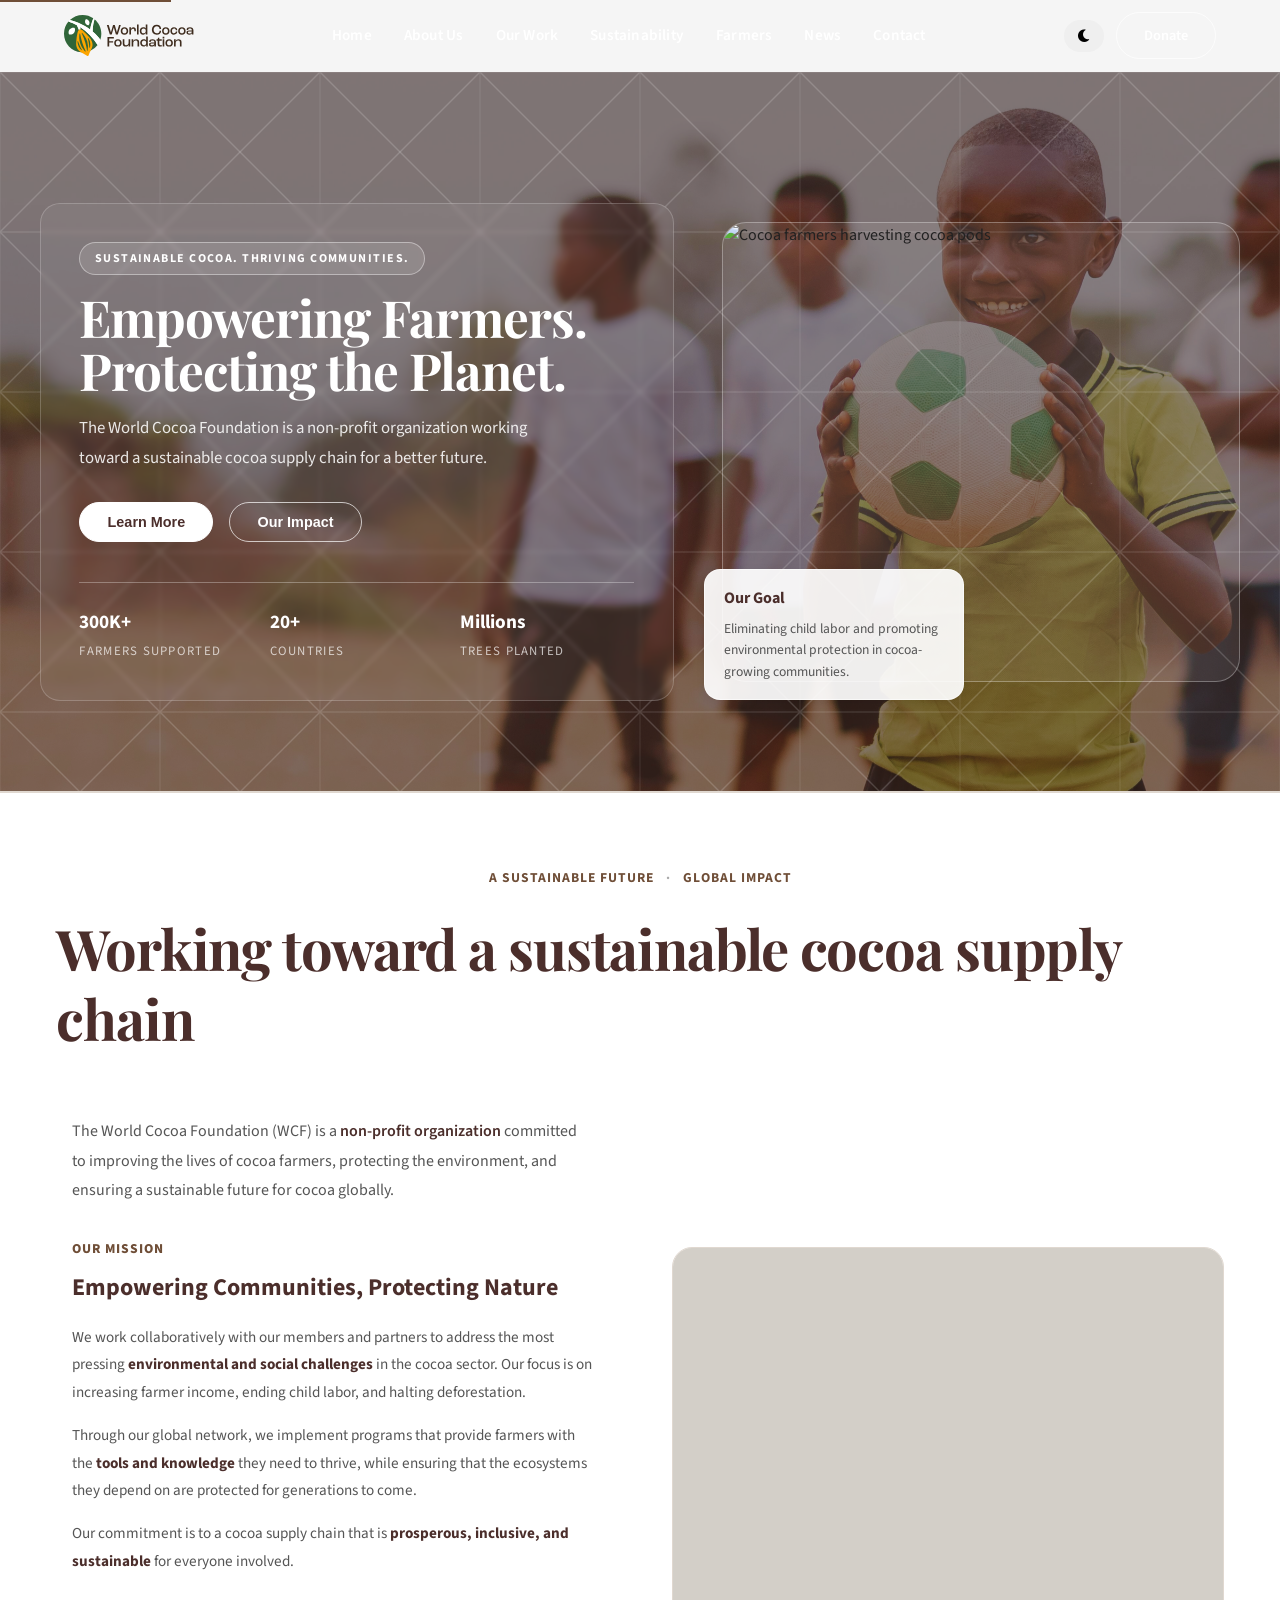
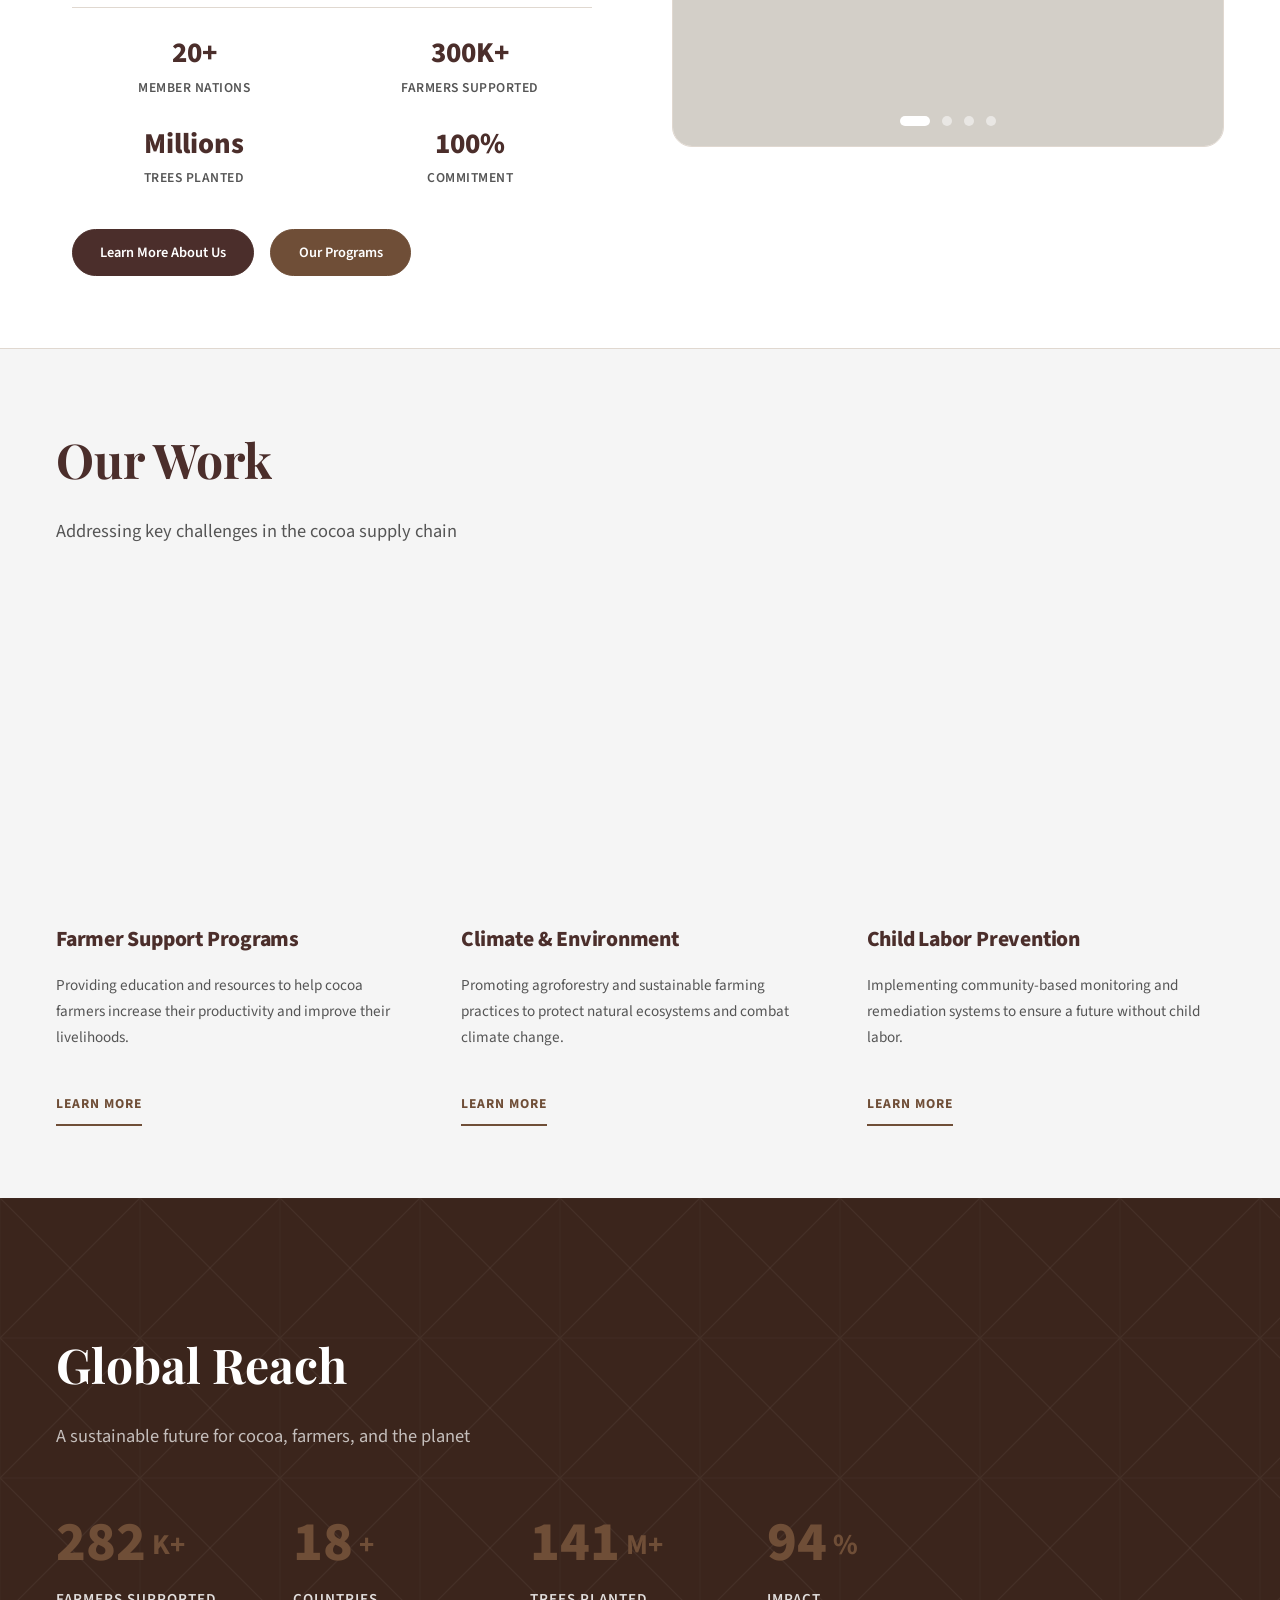
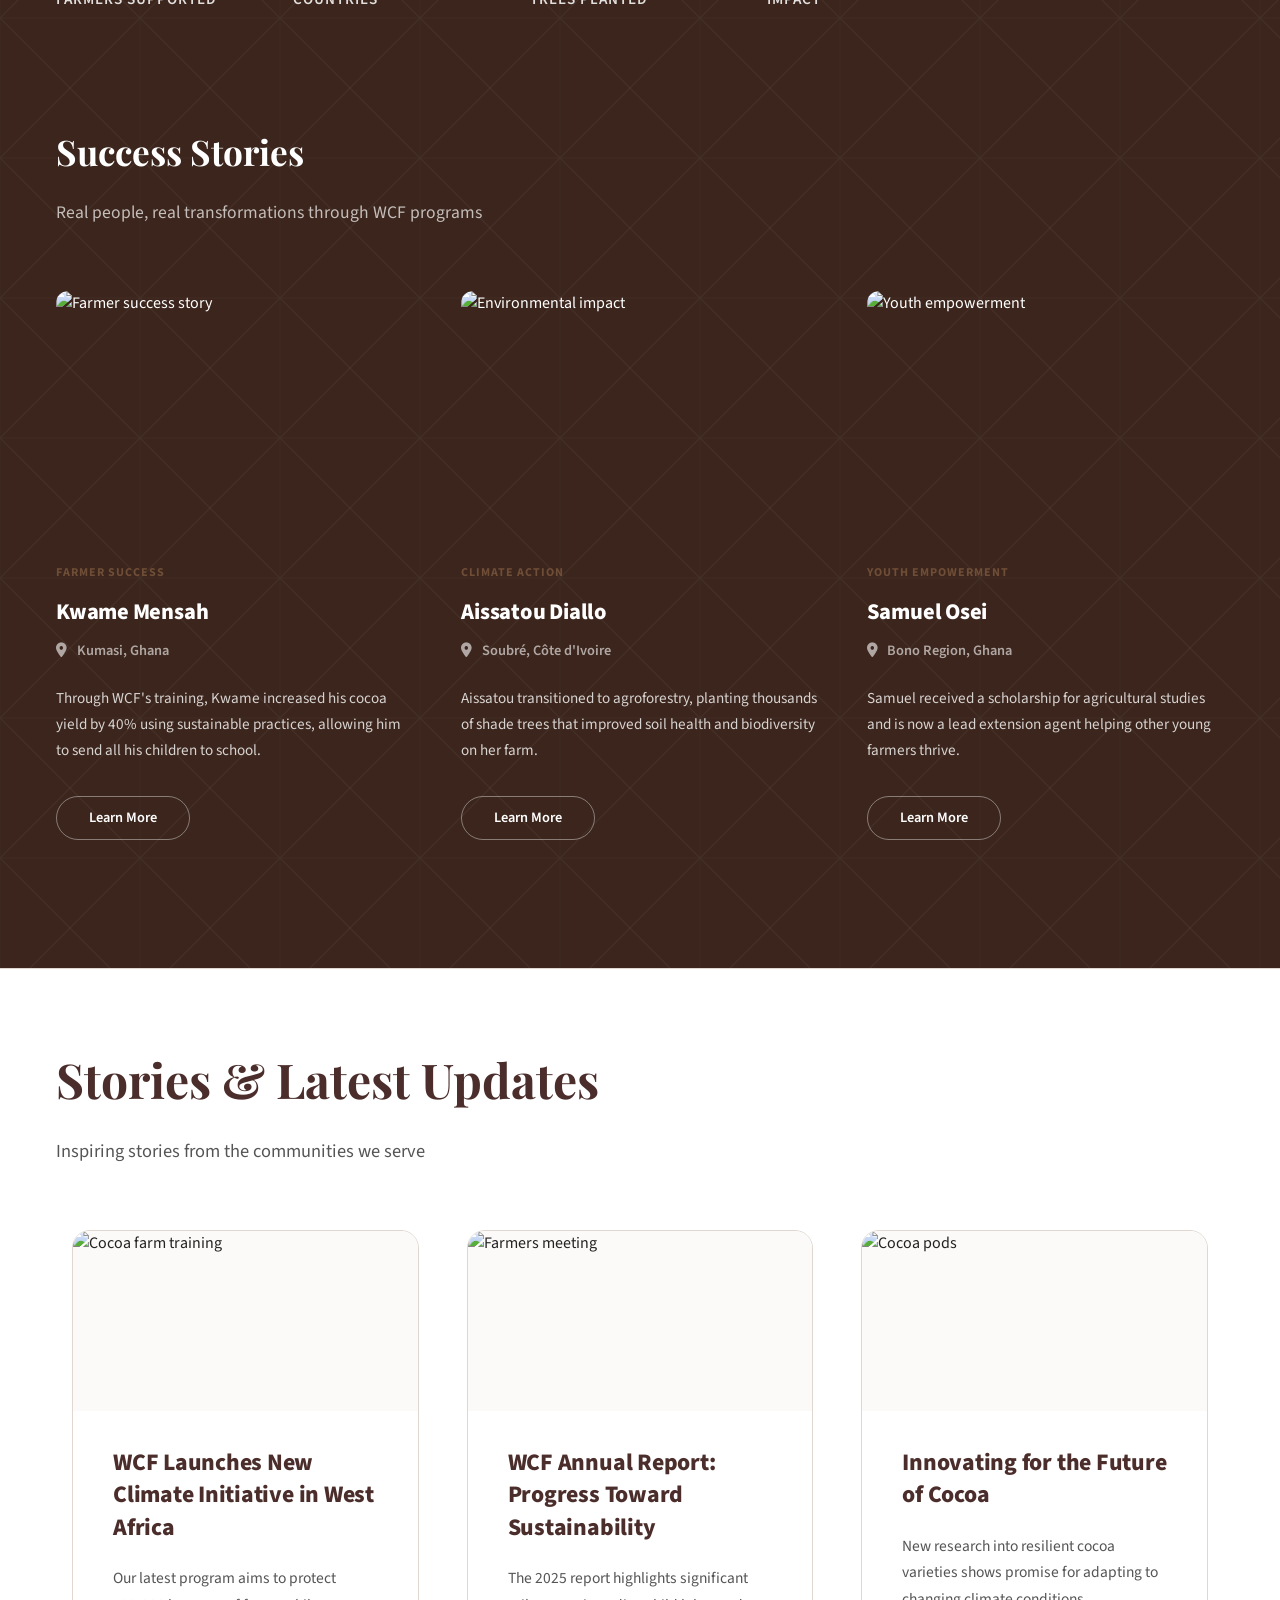
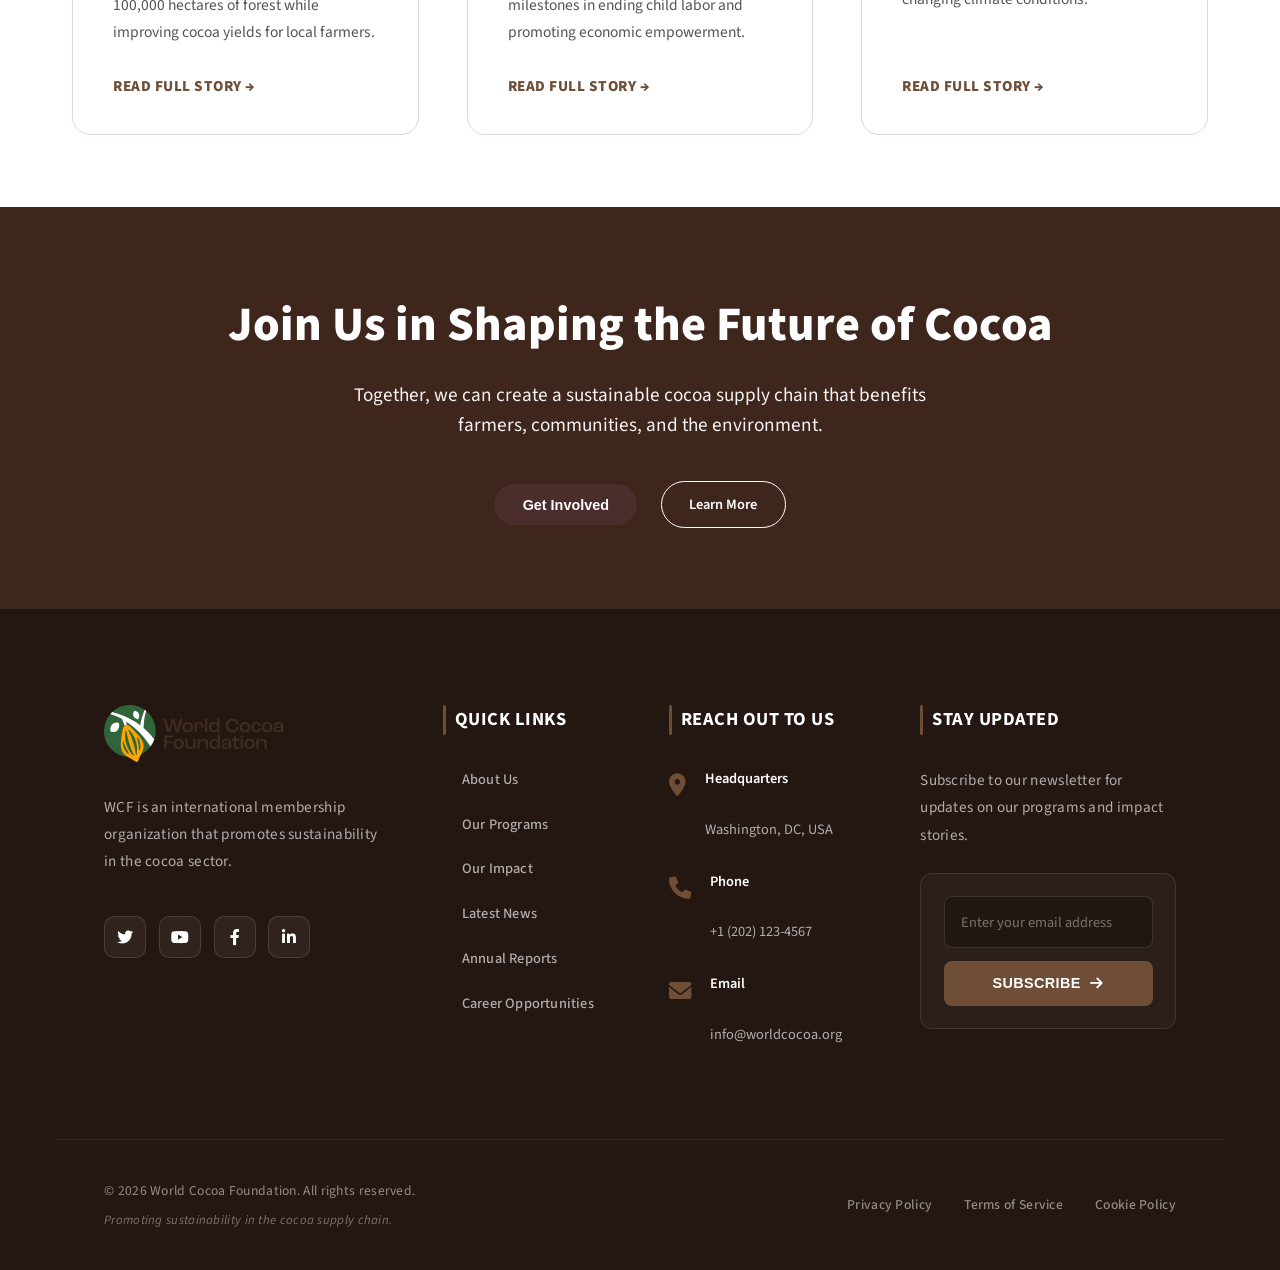
==== index.html @ 0b7400e2 "first commit" ====
<!DOCTYPE html>
<html lang="en">

<head>
    <meta charset="UTF-8">
    <meta name="viewport" content="width=device-width, initial-scale=1.0">
    <meta name="description"
        content="World Cocoa Foundation (WCF) - Working toward a sustainable cocoa supply chain, supporting farmers, and protecting the environment.">
    <title>World Cocoa Foundation | Sustainable Cocoa, Thriving Communities</title>
    <link rel="shortcut icon" href="img/world-cocoa.svg" type="image/x-icon">
    <link rel="stylesheet" href="https://cdnjs.cloudflare.com/ajax/libs/font-awesome/6.4.0/css/all.min.css">
    <link
        href="https://fonts.googleapis.com/css2?family=Playfair+Display:wght@400;600;700;800&family=Source+Sans+3:wght@300;400;500;600;700&display=swap"
        rel="stylesheet">
    <link rel="stylesheet" href="https://cdnjs.cloudflare.com/ajax/libs/font-awesome/6.0.0/css/all.min.css">
    <link href="https://unpkg.com/aos@2.3.1/dist/aos.css" rel="stylesheet">
    <link rel="stylesheet" href="css/main.css">
</head>

<body>
    <div id="nav-sentinel" aria-hidden="true"></div>
    <a href="#main-content" class="skip-link">Skip to main content</a>

    <!-- HEADER & NAVIGATION -->
    <header class="site-header">
        <div class="nav-inner">
            <a href="index.html" class="logo">
                <img src="img/world-cocoa.svg" alt="World Cocoa Foundation" class="logo-default">
                <img src="img/world-cocoa.svg" alt="World Cocoa Foundation" class="logo-scroll">
            </a>
            <nav class="primary-nav" id="primary-navigation" aria-label="Primary">
                <ul class="nav-list">
                    <li class="nav-item"><a href="index.html" class="nav-link active">Home</a></li>
                    <li class="nav-item">
                        <a href="about.html" class="nav-link">About Us</a>
                    </li>
                    <li class="nav-item">
                        <a href="work.html" class="nav-link">Our Work</a>
                    </li>
                    <li class="nav-item"><a href="sustainability.html" class="nav-link">Sustainability</a></li>
                    <li class="nav-item"><a href="farmers.html" class="nav-link">Farmers</a></li>
                    <li class="nav-item"><a href="news.html" class="nav-link">News</a></li>
                    <li class="nav-item"><a href="contact.html" class="nav-link">Contact</a></li>
                    <li class="nav-item nav-mobile-cta">
                        <a href="#" class="btn btn-primary nav-button">Donate</a>
                    </li>
                </ul>
            </nav>
            <div class="nav-right">
                <button id="theme-toggle" class="btn" aria-label="Toggle dark mode"
                    style="padding: 0.5rem; min-width: 40px;">
                    <i class="fas fa-moon"></i>
                </button>
                <a href="#" class="btn btn-primary nav-button">Donate</a>
                <button class="nav-toggle" type="button" aria-label="Open menu" aria-expanded="false"
                    aria-controls="primary-navigation">
                    <span></span>
                    <span></span>
                    <span></span>
                </button>
            </div>
        </div>
    </header>


    <main id="main-content">
        <!-- HERO SECTION -->
        <section class="hero" id="home">
            <div class="hero-bg" aria-hidden="true">
                <div class="hero-slide active" style="background-image: url('img/bg_3.png');"></div>
                <div class="hero-slide" style="background-image: url('img/bg_2.png');"></div>
                <div class="hero-slide" style="background-image: url('img/bg_1.png');"></div>
            </div>
            <div class="hero-inner">
                <div class="hero-copy">
                    <span class="hero-kicker">Sustainable Cocoa. Thriving Communities.</span>
                    <h1>Empowering Farmers. Protecting the Planet.</h1>
                    <p>The World Cocoa Foundation is a non-profit organization working toward a sustainable cocoa supply
                        chain for a better future.</p>
                    <div class="hero-actions">
                        <button class="btn btn-primary">Learn More</button>
                        <button class="btn btn-secondary">Our Impact</button>
                    </div>
                    <div class="hero-stats">
                        <div class="hero-stat">
                            <span>300K+</span>
                            <span>Farmers Supported</span>
                        </div>
                        <div class="hero-stat">
                            <span>20+</span>
                            <span>Countries</span>
                        </div>
                        <div class="hero-stat">
                            <span>Millions</span>
                            <span>Trees Planted</span>
                        </div>
                    </div>
                </div>
                <div class="hero-media">
                    <div class="hero-image">
                        <img src="https://images.unsplash.com/photo-1596450514735-3ba868b49e0c?q=80&w=1200"
                            alt="Cocoa farmers harvesting cocoa pods">
                    </div>
                    <div class="hero-note">
                        <h3>Our Goal</h3>
                        <p>Eliminating child labor and promoting environmental protection in cocoa-growing communities.
                        </p>
                    </div>
                </div>
            </div>
        </section>

        <!-- ABOUT SECTION -->
        <section class="about" id="about">
            <div class="container-wide">
                <!-- Centered Title Section -->
                <div class="about-title-section">
                    <div class="about-meta">
                        <span>A Sustainable Future</span>
                        <span class="separator">·</span>
                        <span>Global Impact</span>
                    </div>
                    <h2 class="about-tagline-centered">Working toward a sustainable cocoa supply chain</h2>
                </div>

                <div class="about-container">
                    <!-- Left Content -->
                    <div class="about-left">
                        <p class="about-description">
                            The World Cocoa Foundation (WCF) is a <strong>non-profit organization</strong> committed to
                            improving the lives of cocoa farmers, protecting the environment, and ensuring a sustainable
                            future for cocoa globally.
                        </p>

                        <div class="about-story">
                            <div class="story-intro">Our Mission</div>
                            <h3>Empowering Communities, Protecting Nature</h3>
                            <p>
                                We work collaboratively with our members and partners to address the most pressing
                                <strong>environmental and social challenges</strong> in the cocoa sector. Our focus is
                                on
                                increasing farmer income, ending child labor, and halting deforestation.
                            </p>
                            <p>
                                Through our global network, we implement programs that provide farmers with the
                                <strong>tools and knowledge</strong> they need to thrive, while ensuring that the
                                ecosystems they depend on are protected for generations to come.
                            </p>
                            <p>
                                Our commitment is to a cocoa supply chain that is <strong>prosperous, inclusive, and
                                    sustainable</strong> for everyone involved.
                            </p>
                        </div>

                        <!-- Stats Integration -->
                        <div class="about-stats-inline">
                            <div class="about-stat-item">
                                <div class="about-stat-number">20+</div>
                                <div class="about-stat-label">Member Nations</div>
                            </div>
                            <div class="about-stat-item">
                                <div class="about-stat-number">300K+</div>
                                <div class="about-stat-label">Farmers Supported</div>
                            </div>
                            <div class="about-stat-item">
                                <div class="about-stat-number">Millions</div>
                                <div class="about-stat-label">Trees Planted</div>
                            </div>
                            <div class="about-stat-item">
                                <div class="about-stat-number">100%</div>
                                <div class="about-stat-label">Commitment</div>
                            </div>
                        </div>

                        <div class="about-cta">
                            <a href="#" class="btn btn-primary">Learn More About Us</a>
                            <a href="#" class="btn btn-dark">Our Programs</a>
                        </div>
                    </div>

                    <!-- Right Visual - Image Carousel -->
                    <div class="about-right">
                        <div class="about-visual">
                            <div class="image-carousel">
                                <!-- Carousel Slides -->
                                <div class="carousel-slide active"
                                    style="background-image: url(https://images.unsplash.com/photo-1596450514735-3ba868b49e0c?q=80&w=1200);">
                                </div>
                                <div class="carousel-slide"
                                    style="background-image: url(https://images.unsplash.com/photo-1511381939415-e4401546383d?q=80&w=1200);">
                                </div>
                                <div class="carousel-slide"
                                    style="background-image: url(https://images.unsplash.com/photo-1542838132-92c53300491e?q=80&w=1200);">
                                </div>
                                <div class="carousel-slide"
                                    style="background-image: url(https://images.unsplash.com/photo-1606787366850-de6330128bfc?q=80&w=1200);">
                                </div>
                            </div>

                            <!-- Carousel Indicators -->
                            <div class="carousel-indicators">
                                <button class="carousel-dot active" data-slide="0" aria-label="Slide 1"></button>
                                <button class="carousel-dot" data-slide="1" aria-label="Slide 2"></button>
                                <button class="carousel-dot" data-slide="2" aria-label="Slide 3"></button>
                                <button class="carousel-dot" data-slide="3" aria-label="Slide 4"></button>
                            </div>
                        </div>
                    </div>
                </div>
            </div>
        </section>

        <!-- PROGRAMS SECTION -->
        <section class="programs" id="programs">
            <div class="container-wide">
                <h2 class="section-title" data-aos="fade-right">Our Work</h2>
                <p class="section-subtitle" data-aos="fade-right" data-aos-delay="100">Addressing key challenges in the
                    cocoa supply chain</p>
                <div class="programs-grid">
                    <article class="program-card">
                        <div class="program-artwork"
                            style="background-image: url('https://images.unsplash.com/photo-1596450514735-3ba868b49e0c?q=80&w=600');">
                        </div>
                        <div class="program-content">
                            <h3>Farmer Support Programs</h3>
                            <p>Providing education and resources to help cocoa farmers increase their productivity and
                                improve their livelihoods.</p>
                            <a href="#" class="btn btn-dark">Learn More</a>
                        </div>
                    </article>

                    <article class="program-card">
                        <div class="program-artwork"
                            style="background-image: url('https://images.unsplash.com/photo-1542601906990-b4d3fb773b09?q=80&w=600');">
                        </div>
                        <div class="program-content">
                            <h3>Climate & Environment</h3>
                            <p>Promoting agroforestry and sustainable farming practices to protect natural ecosystems
                                and combat climate change.</p>
                            <a href="#" class="btn btn-dark">Learn More</a>
                        </div>
                    </article>

                    <article class="program-card">
                        <div class="program-artwork"
                            style="background-image: url('https://images.unsplash.com/photo-1488521787991-ed7bbaae773c?q=80&w=600');">
                        </div>
                        <div class="program-content">
                            <h3>Child Labor Prevention</h3>
                            <p>Implementing community-based monitoring and remediation systems to ensure a future
                                without child labor.</p>
                            <a href="#" class="btn btn-dark">Learn More</a>
                        </div>
                    </article>
                </div>
            </div>
        </section>

        <!-- IMPACT SECTION -->
        <section class="impact" id="impact">
            <div class="container-wide">
                <div class="impact-container">
                    <!-- Impact Statistics -->
                    <h2 class="section-title">Global Reach</h2>
                    <p class="section-subtitle">A sustainable future for cocoa, farmers, and the planet</p>
                    <div class="impact-stats">
                        <div class="stat-box" data-aos="fade-up" data-aos-delay="100">
                            <div class="stat-number counter" data-target="300">0</div>
                            <span class="stat-suffix">K+</span>
                            <div class="stat-label">Farmers Supported</div>
                        </div>
                        <div class="stat-box" data-aos="fade-up" data-aos-delay="200">
                            <div class="stat-number counter" data-target="20">0</div>
                            <span class="stat-suffix">+</span>
                            <div class="stat-label">Countries</div>
                        </div>
                        <div class="stat-box" data-aos="fade-up" data-aos-delay="300">
                            <div class="stat-number counter" data-target="150">0</div>
                            <span class="stat-suffix">M+</span>
                            <div class="stat-label">Trees Planted</div>
                        </div>
                        <div class="stat-box" data-aos="fade-up" data-aos-delay="400">
                            <div class="stat-number counter" data-target="100">0</div>
                            <span class="stat-suffix">%</span>
                            <div class="stat-label">Impact</div>
                        </div>
                    </div>

                    <!-- Success Stories -->
                    <h2 class="impact-stories-title" data-aos="fade-right">Success Stories</h2>
                    <p class="impact-stories-subtitle" data-aos="fade-right" data-aos-delay="100">Real people, real
                        transformations through WCF programs</p>

                    <div class="success-stories-grid">
                        <article class="success-story-card" data-aos="fade-up" data-aos-delay="100">
                            <div class="success-story-image">
                                <img src="https://images.unsplash.com/photo-1591035897819-f4bfe01d842a?q=80&w=800"
                                    alt="Farmer success story">
                            </div>
                            <div class="success-story-content">
                                <span class="success-story-program">Farmer Success</span>
                                <h3 class="success-story-name">Kwame Mensah</h3>
                                <p class="success-story-location"><i class="fas fa-map-marker-alt"></i> Kumasi, Ghana
                                </p>
                                <p class="success-story-text">Through WCF's training, Kwame increased his cocoa yield by
                                    40% using sustainable practices, allowing him to send all his children to school.
                                </p>
                                <a href="#" class="btn btn-primary">Learn More</a>
                            </div>
                        </article>

                        <article class="success-story-card" data-aos="fade-up" data-aos-delay="200">
                            <div class="success-story-image">
                                <img src="https://images.unsplash.com/photo-1542601906990-b4d3fb773b09?q=80&w=800"
                                    alt="Environmental impact">
                            </div>
                            <div class="success-story-content">
                                <span class="success-story-program">Climate Action</span>
                                <h3 class="success-story-name">Aissatou Diallo</h3>
                                <p class="success-story-location"><i class="fas fa-map-marker-alt"></i> Soubré, Côte
                                    d'Ivoire
                                </p>
                                <p class="success-story-text">Aissatou transitioned to agroforestry, planting thousands
                                    of shade trees that improved soil health and biodiversity on her farm.</p>
                                <a href="#" class="btn btn-primary">Learn More</a>
                            </div>
                        </article>

                        <article class="success-story-card" data-aos="fade-up" data-aos-delay="300">
                            <div class="success-story-image">
                                <img src="https://images.unsplash.com/photo-1621460248083-05ec8ca0be09?q=80&w=800"
                                    alt="Youth empowerment">
                            </div>
                            <div class="success-story-content">
                                <span class="success-story-program">Youth Empowerment</span>
                                <h3 class="success-story-name">Samuel Osei</h3>
                                <p class="success-story-location"><i class="fas fa-map-marker-alt"></i> Bono Region,
                                    Ghana</p>
                                <p class="success-story-text">Samuel received a scholarship for agricultural studies and
                                    is now a lead extension agent helping other young farmers thrive.</p>
                                <a href="#" class="btn btn-primary">Learn More</a>
                            </div>
                        </article>
                    </div>
                </div>
            </div>
        </section>

        <!-- STORIES & NEWS SECTION -->
        <section class="stories" id="stories">
            <div class="container-wide">
                <h2 class="section-title">Stories & Latest Updates</h2>
                <p class="section-subtitle">Inspiring stories from the communities we serve</p>
                <div class="stories-grid">
                    <article class="story-card">
                        <div class="story-image">
                            <img src="https://images.unsplash.com/photo-1596450514735-3ba868b49e0c?q=80&w=800"
                                alt="Cocoa farm training">
                        </div>
                        <div class="story-content">
                            <h3>WCF Launches New Climate Initiative in West Africa</h3>
                            <p>Our latest program aims to protect 100,000 hectares of forest while improving cocoa
                                yields for local farmers.</p>
                            <a href="#">Read Full Story →</a>
                        </div>
                    </article>

                    <article class="story-card">
                        <div class="story-image">
                            <img src="https://images.unsplash.com/photo-1511381939415-e4401546383d?q=80&w=800"
                                alt="Farmers meeting">
                        </div>
                        <div class="story-content">
                            <h3>WCF Annual Report: Progress Toward Sustainability</h3>
                            <p>The 2025 report highlights significant milestones in ending child labor and promoting
                                economic empowerment.</p>
                            <a href="#">Read Full Story →</a>
                        </div>
                    </article>

                    <article class="story-card">
                        <div class="story-image">
                            <img src="https://images.unsplash.com/photo-1542838132-92c53300491e?q=80&w=800"
                                alt="Cocoa pods">
                        </div>
                        <div class="story-content">
                            <h3>Innovating for the Future of Cocoa</h3>
                            <p>New research into resilient cocoa varieties shows promise for adapting to changing
                                climate conditions.</p>
                            <a href="#">Read Full Story →</a>
                        </div>
                    </article>
                </div>
            </div>
        </section>

        <!-- CTA BANNER SECTION -->
        <section class="cta-banner">
            <div class="container-wide">
                <h2>Join Us in Shaping the Future of Cocoa</h2>
                <p>Together, we can create a sustainable cocoa supply chain that benefits farmers, communities, and the
                    environment.</p>
                <div class="cta-buttons">
                    <button class="btn btn-primary" id="ctaDonateBtn">Get Involved</button>
                    <a href="#" class="btn btn-secondary">Learn More</a>
                </div>
            </div>
        </section>

        <!-- DONATION MODAL -->
        
    </main>

    <!-- FOOTER -->
    <footer id="contact">
        <div class="container-wide">
            <div class="footer-content">
                <!-- Company Info -->
                <div class="footer-section">
                    <img src="img/world-cocoa.svg" alt="World Cocoa Foundation" class="footer-logo">
                    <p>WCF is an international membership organization that promotes sustainability in the cocoa sector.
                    </p>
                    <div class="social-links">
                        <a href="#" title="Twitter" aria-label="Follow us on Twitter"><i class="fab fa-twitter"></i></a>
                        <a href="#" title="YouTube" aria-label="Follow us on YouTube"><i class="fab fa-youtube"></i></a>
                        <a href="#" title="Facebook" aria-label="Follow us on Facebook"><i
                                class="fab fa-facebook-f"></i></a>
                        <a href="#" title="LinkedIn" aria-label="Follow us on LinkedIn"><i
                                class="fab fa-linkedin-in"></i></a>
                    </div>
                </div>

                <!-- Quick Links -->
                <div class="footer-section">
                    <h3>Quick Links</h3>
                    <ul>
                        <li><a href="about.html">About Us</a></li>
                        <li><a href="work.html">Our Programs</a></li>
                        <li><a href="#impact">Our Impact</a></li>
                        <li><a href="news.html">Latest News</a></li>
                        <li><a href="#">Annual Reports</a></li>
                        <li><a href="#">Career Opportunities</a></li>
                    </ul>
                </div>

                <!-- Contact Info -->
                <div class="footer-section">
                    <h3>Reach Out To Us</h3>
                    <div class="contact-info">
                        <div class="contact-icon"><i class="fas fa-map-marker-alt"></i></div>
                        <div>
                            <strong>Headquarters</strong><br>
                            Washington, DC, USA
                        </div>
                    </div>
                    <div class="contact-info">
                        <div class="contact-icon"><i class="fas fa-phone"></i></div>
                        <div>
                            <strong>Phone</strong><br>
                            +1 (202) 123-4567
                        </div>
                    </div>
                    <div class="contact-info">
                        <div class="contact-icon"><i class="fas fa-envelope"></i></div>
                        <div>
                            <strong>Email</strong><br>
                            info@worldcocoa.org
                        </div>
                    </div>
                </div>

                <!-- Newsletter -->
                <div class="footer-section">
                    <h3>Stay Updated</h3>
                    <p>Subscribe to our newsletter for updates on our programs and impact stories.</p>
                    <form class="newsletter-form" onsubmit="handleNewsletterSubmit(event)">
                        <input type="email" placeholder="Enter your email address" required
                            aria-label="Email address for newsletter">
                        <button type="submit">Subscribe <span><i class="fas fa-arrow-right"></i></span></button>
                    </form>
                </div>
            </div>

            <div class="footer-bottom">
                <div class="footer-bottom-left">
                    <p>&copy; 2026 World Cocoa Foundation. All rights reserved.</p>
                    <p class="footer-credit">Promoting sustainability in the cocoa supply chain.</p>
                </div>
                <div class="footer-bottom-links">
                    <a href="#">Privacy Policy</a>
                    <a href="#">Terms of Service</a>
                    <a href="#">Cookie Policy</a>
                </div>
            </div>
        </div>
    </footer>

        <!-- Donation Modal -->
    <div class="donation-modal" id="donationModal">
        <div class="modal-content">
            <button class="modal-close" id="modalClose">&times;</button>
            <div class="modal-header">
                <h2>Support Our mission</h2>
                <p>Your contribution helps us build a sustainable cocoa future for farmers and the planet.</p>
            </div>
            <form class="donation-form" id="donationForm">
                <div class="form-group">
                    <label for="fullName">Full Name</label>
                    <input type="text" id="fullName" name="fullName" placeholder="Enter your full name" required>
                </div>
                <div class="form-group">
                    <label for="phone">Phone Number</label>
                    <input type="tel" id="phone" name="phone" placeholder="+1 (xxx) xxx-xxxx" required>
                </div>
                <div class="form-group">
                    <label for="email">Email Address</label>
                    <input type="email" id="email" name="email" placeholder="your@email.com" required>
                </div>
                <div class="form-group">
                    <label for="amount">Donation Amount (USD)</label>
                    <select id="amount" name="amount" required>
                        <option value="">Select amount</option>
                        <option value="25">$25</option>
                        <option value="50">$50</option>
                        <option value="100">$100</option>
                        <option value="250">$250</option>
                        <option value="500">$500</option>
                        <option value="custom">Custom Amount</option>
                    </select>
                </div>
                <div class="form-group" id="customAmountGroup" style="display: none;">
                    <label for="customAmount">Enter Custom Amount (USD)</label>
                    <input type="number" id="customAmount" name="customAmount" placeholder="Enter amount" min="5">
                </div>
                <button type="submit" class="btn btn-primary">Donate Now</button>
            </form>
        </div>
    </div>


    <script src="js/main.js"></script>
    <script src="https://unpkg.com/aos@2.3.1/dist/aos.js"></script>
    <script>
        AOS.init({
            duration: 800,
            once: true,
            offset: 100,
            easing: 'ease-out-cubic'
        });
    </script>
</body>

</html>
---- css/main.css ----
* {
            margin: 0;
            padding: 0;
            box-sizing: border-box;
        }

        :root {
            --primary: #4B2E2B;
            --secondary: #6F4E37;
            --accent: #D4A017;
            --bg-light: #F5F5F5;
            --bg-dark: #121212;
            --green: #2E7D32;
            --white: #ffffff;
            --black: #000000;

            /* Theme mapped variables */
            --bg-color: var(--bg-light);
            --text-dominant: #222222;
            --text-muted: #555555;
            --card-bg: #ffffff;
            --border-color: #e0d8d0;
            --nav-bg: rgba(255, 255, 255, 0.72);
            --nav-text: var(--text-dominant);

            --primary-dark: var(--primary);
            --primary-orange: var(--secondary);
            --primary-soft: #a68b7c;
            --cream: var(--bg-color);
            --panel: #fcfaf8;
            --light-grey: #f0ebe4;
            --text-dark: var(--text-dominant);
            --text-light: var(--text-muted);
            --border-light: var(--border-color);
            --shadow-soft: 0 6px 18px rgba(0, 0, 0, 0.08);
            --shadow-min: 0 2px 8px rgba(0, 0, 0, 0.08);
            --font-display: 'Playfair Display', serif;
            --font-body: 'Source Sans 3', sans-serif;
            --nav-height: 72px;
            --nav-bg-transparent: rgba(255, 255, 255, 0);
            --nav-bg-frost: var(--nav-bg);
            --nav-border: var(--border-color);
            --nav-text-light: #ffffff;
            --nav-text-dark: var(--text-dominant);
            --nav-hover-light: var(--accent);
            --nav-hover-dark: var(--accent);
        }

        [data-theme="dark"] {
            --bg-color: var(--bg-dark);
            --text-dominant: #eeeeee;
            --text-muted: #bbbbbb;
            --card-bg: #1e1e1e;
            --border-color: #333333;
            --nav-bg: rgba(18, 18, 18, 0.85);
            --panel: #1a1a1a;
            --light-grey: #2a2a2a;
            --shadow-soft: 0 10px 30px rgba(0, 0, 0, 0.5);
            --shadow-min: 0 4px 12px rgba(0, 0, 0, 0.5);
            --nav-text-light: #eeeeee;
        }

        body {
            transition: background-color 0.3s ease, color 0.3s ease;
        }

        html {
            scroll-behavior: smooth;
        }

        body {
            font-family: var(--font-body);
            line-height: 1.6;
            color: var(--text-dominant);
            background-color: var(--bg-color);
        }

        img {
            max-width: 100%;
            display: block;
        }

        /* ==================== NAVIGATION ==================== */
        #nav-sentinel {
            position: absolute;
            top: 0;
            left: 0;
            width: 100%;
            height: 1px;
            pointer-events: none;
        }

        .site-header {
            position: sticky;
            top: 0;
            z-index: 100;
            background: var(--nav-bg-transparent);
            border-bottom: 0.5px solid transparent;
            transition: background 300ms ease, border-color 300ms ease;
            color: var(--nav-text-light);
        }

        .site-header.is-scrolled {
            background: var(--nav-bg-frost);
            backdrop-filter: blur(14px);
            -webkit-backdrop-filter: blur(14px);
            border-bottom-color: var(--nav-border);
            color: var(--nav-text-dark);
        }

        .site-header {
            --nav-text: var(--nav-text-light);
            --nav-hover: var(--nav-hover-light);
            --nav-cta-bg: transparent;
            --nav-cta-text: #ffffff;
            --nav-cta-border: rgba(255, 255, 255, 0.7);
        }

        .site-header.is-scrolled {
            --nav-text: var(--nav-text-dark);
            --nav-hover: var(--nav-hover-dark);
            --nav-cta-bg: var(--primary-dark);
            --nav-cta-text: #ffffff;
            --nav-cta-border: var(--primary-dark);
        }

        .nav-inner {
            max-width: 1200px;
            margin: 0 auto;
            display: grid;
            grid-template-columns: auto 1fr auto;
            align-items: center;
            gap: 1.5rem;
            padding: 0.75rem 1.5rem;
            position: relative;
        }

        .logo {
            max-width: 130px;
            display: inline-flex;
            align-items: center;
        }

        .logo img {
            width: 100%;
            height: auto;
            display: block;
        }

        .logo img.logo-default {
            display: block;
        }

        .logo img.logo-scroll {
            display: none;
        }

        .site-header.is-scrolled .logo img.logo-default {
            display: none;
        }

        .site-header.is-scrolled .logo img.logo-scroll {
            display: block;
        }

        .primary-nav {
            justify-self: center;
        }

        .nav-list {
            list-style: none;
            display: flex;
            align-items: center;
            gap: 2rem;
            margin: 0;
            padding: 0;
        }

        .nav-link {
            font: inherit;
            color: var(--nav-text);
            text-decoration: none;
            font-size: 0.95rem;
            font-weight: 600;
            letter-spacing: 0.2px;
            background: none;
            border: none;
            padding: 0.4rem 0;
            cursor: pointer;
            transition: color 300ms ease;
        }

        .nav-link:hover,
        .nav-link:focus-visible {
            color: var(--nav-hover);
        }

        .nav-trigger::after {
            content: '';
            display: inline-block;
            width: 7px;
            height: 7px;
            border-right: 1.5px solid currentColor;
            border-bottom: 1.5px solid currentColor;
            transform: rotate(45deg);
            margin-left: 0.5rem;
            margin-bottom: 0.2rem;
            transition: transform 300ms cubic-bezier(0.4, 0, 0.2, 1);
            opacity: 0.8;
        }

        .nav-trigger[aria-expanded="true"]::after {
            transform: rotate(-135deg);
            margin-bottom: -0.05rem;
        }

        .nav-right {
            justify-self: end;
            display: flex;
            align-items: center;
            gap: 0.75rem;
        }

        .nav-toggle {
            display: none;
            background: none;
            border: none;
            padding: 0;
            width: 36px;
            height: 36px;
            align-items: center;
            justify-content: center;
            cursor: pointer;
        }

        .nav-toggle span {
            display: block;
            width: 22px;
            height: 2px;
            background: var(--nav-text);
            margin: 4px 0;
            transition: transform 200ms ease, opacity 200ms ease;
        }

        .site-header.nav-open .nav-toggle span:nth-child(1) {
            transform: translateY(6px) rotate(45deg);
        }

        .site-header.nav-open .nav-toggle span:nth-child(2) {
            opacity: 0;
        }

        .site-header.nav-open .nav-toggle span:nth-child(3) {
            transform: translateY(-6px) rotate(-45deg);
        }

        .nav-sublist {
            display: none;
            flex-direction: column;
            gap: 0.5rem;
            padding-left: 1rem;
            border-left: 1px solid rgba(255, 255, 255, 0.25);
            margin-top: 0.5rem;
            list-style: none;
            margin-bottom: 0;
        }

        .nav-sublist a {
            color: var(--nav-text);
            text-decoration: none;
            font-size: 0.9rem;
        }

        .nav-item.is-open .nav-sublist {
            display: flex;
        }

        .nav-mobile-cta {
            display: none;
        }

        @media (max-width: 767px) {
            .nav-inner {
                grid-template-columns: auto auto;
            }

            .primary-nav {
                position: fixed;
                top: 0;
                right: 0;
                bottom: 0;
                width: 85%;
                max-width: 380px;
                background: var(--primary-dark);
                z-index: 1000;
                padding: 7rem 2.5rem 3rem;
                display: flex;
                flex-direction: column;
                transform: translateX(101%);
                transition: transform 0.4s cubic-bezier(0.16, 1, 0.3, 1);
                box-shadow: -15px 0 45px rgba(0, 0, 0, 0.4);
            }

            /* Backdrop for mobile menu */
            .nav-backdrop {
                position: fixed;
                inset: 0;
                background: rgba(0, 0, 0, 0.4);
                backdrop-filter: blur(4px);
                z-index: 999;
                opacity: 0;
                pointer-events: none;
                transition: opacity 0.4s ease;
            }

            .site-header.nav-open .nav-backdrop {
                opacity: 1;
                pointer-events: auto;
            }

            .site-header.nav-open .primary-nav {
                transform: translateX(0);
            }

            .nav-list {
                flex-direction: column;
                align-items: flex-start;
                gap: 0;
                width: 100%;
            }

            .nav-item {
                width: 100%;
                border-bottom: 1px solid rgba(255, 255, 255, 0.05);
            }

            .nav-link {
                font-size: 1.4rem;
                font-weight: 600;
                padding: 1.5rem 0;
                width: 100%;
                display: flex;
                justify-content: space-between;
                align-items: center;
                color: var(--white);
                text-decoration: none;
                transition: color 0.3s ease;
            }

            .nav-link:hover {
                color: var(--primary-orange);
            }

            .nav-toggle {
                display: inline-flex;
                z-index: 1100;
                position: relative;
                width: 40px;
                height: 40px;
                background: transparent;
                border: none;
                flex-direction: column;
                justify-content: center;
                gap: 6px;
                padding: 0;
            }

            .nav-toggle span {
                width: 30px;
                height: 2px;
                background: var(--primary-dark);
                transition: all 0.3s cubic-bezier(0.16, 1, 0.3, 1);
            }

            .site-header:not(.is-scrolled) .nav-toggle span {
                background: var(--white);
            }

            .site-header.nav-open .nav-toggle span:first-child {
                transform: translateY(8px) rotate(45deg);
                background: var(--white);
            }

            .site-header.nav-open .nav-toggle span:nth-child(2) {
                opacity: 0;
            }

            .site-header.nav-open .nav-toggle span:last-child {
                transform: translateY(-8px) rotate(-45deg);
                background: var(--white);
            }

            .nav-sublist {
                border-left: 2px solid var(--primary-orange);
                padding-left: 1.5rem;
                margin-top: 1rem;
                gap: 1rem;
            }

            .nav-sublist a {
                font-size: 1rem;
                color: rgba(255, 255, 255, 0.7);
            }
        }

        @media (min-width: 768px) {
            .nav-sublist {
                display: none !important;
            }
        }

        .dropdown-panel {
            position: fixed;
            left: 0;
            top: var(--nav-height);
            width: 100vw;
            background: var(--nav-bg-frost);
            backdrop-filter: blur(14px);
            -webkit-backdrop-filter: blur(14px);
            border-top: 0.5px solid var(--nav-border);
            border-bottom: 0.5px solid var(--nav-border);
            opacity: 0;
            transform: translateY(-8px);
            pointer-events: none;
            visibility: hidden;
            transition: opacity 220ms ease-out, transform 220ms ease-out, visibility 0s linear 220ms;
            z-index: 90;
        }

        .dropdown-panel.is-open {
            opacity: 1;
            transform: translateY(0);
            pointer-events: auto;
            visibility: visible;
            transition-delay: 0s;
        }

        .dropdown-inner {
            max-width: 1200px;
            margin: 0 auto;
            padding: 1.6rem 1.5rem 2rem;
        }

        .dropdown-grid {
            display: grid;
            grid-template-columns: repeat(auto-fit, minmax(180px, 1fr));
            gap: 2rem;
        }

        .dropdown-col h4 {
            font-size: 0.75rem;
            text-transform: uppercase;
            letter-spacing: 0.16em;
            color: var(--text-light);
            margin-bottom: 0.8rem;
        }

        .dropdown-col a {
            display: block;
            color: var(--text-dark);
            text-decoration: none;
            font-size: 0.95rem;
            padding: 0.35rem 0 0.35rem 0.7rem;
            border-left: 2px solid transparent;
            transition: border-color 200ms ease, color 200ms ease;
        }

        .dropdown-col a:hover,
        .dropdown-col a:focus-visible {
            border-left-color: var(--primary-orange);
            color: var(--primary-dark);
        }

        @media (max-width: 767px) {
            .dropdown-panel {
                display: none;
            }
        }

        /* ==================== HERO SECTION ==================== */
        .hero {
            position: relative;
            padding: 7.5rem 1rem 5rem;
            border-bottom: 1px solid var(--border-light);
            min-height: 80vh;
            display: flex;
            align-items: center;
            overflow: hidden;
        }

        .hero-bg {
            position: absolute;
            inset: 0;
            z-index: 0;
        }

        .hero-bg::before {
            content: '';
            position: absolute;
            inset: 0;
            background: rgba(63, 39, 30, 0.58);
            z-index: 1;
        }

        .hero-bg::after {
            content: '';
            position: absolute;
            inset: 0;
            background-image: url("data:image/svg+xml;utf8,<svg xmlns='http://www.w3.org/2000/svg' width='120' height='120' viewBox='0 0 120 120' fill='none'><path d='M0 0L120 0L60 60Z' stroke='white' stroke-opacity='0.18'/><path d='M0 120L120 120L60 60Z' stroke='white' stroke-opacity='0.18'/><path d='M0 0L0 120L60 60Z' stroke='white' stroke-opacity='0.12'/><path d='M120 0L120 120L60 60Z' stroke='white' stroke-opacity='0.12'/></svg>");
            background-size: 160px 160px;
            opacity: 0.6;
            z-index: 2;
            pointer-events: none;
        }

        .hero-bg .hero-slide {
            position: absolute;
            inset: 0;
            background-size: cover;
            background-position: center;
            opacity: 0;
            transition: opacity 1.2s ease-in-out;
            z-index: 0;
        }

        .hero-bg .hero-slide.active {
            opacity: 1;
        }

        .hero-inner {
            max-width: 1200px;
            margin: 0 auto;
            display: grid;
            gap: 3rem;
            align-items: center;
            position: relative;
            z-index: 3;
        }

        @media (min-width: 960px) {
            .hero-inner {
                grid-template-columns: 1.1fr 0.9fr;
            }
        }

        .hero-kicker {
            display: inline-flex;
            align-items: center;
            gap: 0.5rem;
            padding: 0.35rem 0.9rem;
            border: 1px solid rgba(255, 255, 255, 0.4);
            border-radius: 999px;
            font-size: 0.75rem;
            font-weight: 700;
            text-transform: uppercase;
            letter-spacing: 0.12em;
            color: var(--white);
            background: rgba(255, 255, 255, 0.12);
        }

        .hero h1 {
            font-family: var(--font-display);
            font-size: clamp(2.4rem, 4vw, 3.8rem);
            font-weight: 700;
            line-height: 1.05;
            letter-spacing: -0.02em;
            margin: 1rem 0;
            color: var(--white);
        }

        .hero p {
            font-size: 1.05rem;
            line-height: 1.75;
            max-width: 480px;
            color: rgba(255, 255, 255, 0.88);
        }

        .hero-actions {
            display: flex;
            flex-wrap: wrap;
            gap: 1rem;
            margin-top: 1.8rem;
        }

        .hero .btn-primary {
            background: var(--white);
            color: var(--primary-dark);
            border-color: var(--white);
        }

        .hero .btn-primary:hover {
            background: rgba(255, 255, 255, 0.85);
            border-color: rgba(255, 255, 255, 0.85);
        }

        .hero .btn-secondary {
            border-color: rgba(255, 255, 255, 0.7);
            color: var(--white);
        }

        .hero .btn-secondary:hover {
            background: rgba(255, 255, 255, 0.2);
            color: var(--white);
        }

        .hero-stats {
            display: grid;
            grid-template-columns: repeat(3, minmax(0, 1fr));
            gap: 1rem;
            margin-top: 2.5rem;
            padding-top: 1.5rem;
            border-top: 1px solid rgba(255, 255, 255, 0.3);
        }

        .hero-stat {
            display: flex;
            flex-direction: column;
            gap: 0.2rem;
        }

        .hero-stat span:first-child {
            font-weight: 700;
            color: var(--white);
            font-size: 1.2rem;
        }

        .hero-stat span:last-child {
            font-size: 0.8rem;
            color: rgba(255, 255, 255, 0.7);
            text-transform: uppercase;
            letter-spacing: 0.1em;
        }

        @media (max-width: 640px) {
            .hero-stats {
                grid-template-columns: repeat(2, minmax(0, 1fr));
            }
        }

        .hero-media {
            position: relative;
        }

        .hero-image {
            border-radius: 24px;
            overflow: hidden;
            border: 1px solid rgba(255, 255, 255, 0.3);
            background: rgba(255, 255, 255, 0.08);
            min-height: 320px;
        }

        @media (min-width: 960px) {
            .hero-image {
                min-height: 460px;
            }
        }

        .hero-image img {
            width: 100%;
            height: 100%;
            object-fit: cover;
        }

        .hero-note {
            position: absolute;
            bottom: -18px;
            left: -18px;
            background: rgba(255, 255, 255, 0.92);
            border: 1px solid rgba(255, 255, 255, 0.6);
            border-radius: 16px;
            padding: 1rem 1.2rem;
            max-width: 260px;
            box-shadow: var(--shadow-min);
        }

        .hero-note h3 {
            font-size: 1rem;
            color: var(--primary-dark);
            margin-bottom: 0.4rem;
        }

        .hero-note p {
            font-size: 0.85rem;
            color: var(--text-light);
            line-height: 1.6;
        }

        @media (max-width: 900px) {
            .hero-note {
                position: static;
                margin-top: 1.2rem;
            }
        }

        @keyframes fadeUp {
            from {
                opacity: 0;
                transform: translateY(18px);
            }

            to {
                opacity: 1;
                transform: translateY(0);
            }
        }

        .hero-copy {
            background: rgba(255, 255, 255, 0.05);
            border: 1px solid rgba(255, 255, 255, 0.2);
            border-radius: 20px;
            padding: 2.4rem;
            backdrop-filter: blur(2px);
        }

        .hero-copy>* {
            opacity: 0;
            animation: fadeUp 0.6s ease forwards;
        }

        .hero-copy>*:nth-child(1) {
            animation-delay: 0.05s;
        }

        .hero-copy>*:nth-child(2) {
            animation-delay: 0.12s;
        }

        .hero-copy>*:nth-child(3) {
            animation-delay: 0.2s;
        }

        .hero-copy>*:nth-child(4) {
            animation-delay: 0.28s;
        }

        .hero-copy>*:nth-child(5) {
            animation-delay: 0.36s;
        }

        @media (prefers-reduced-motion: reduce) {
            * {
                animation-duration: 0.01ms !important;
                animation-iteration-count: 1 !important;
                transition-duration: 0.01ms !important;
                scroll-behavior: auto !important;
            }
        }

        .btn {
            display: inline-flex;
            align-items: center;
            justify-content: center;
            padding: 0.7rem 1.7rem;
            border-radius: 999px;
            text-decoration: none;
            font-weight: 600;
            cursor: pointer;
            border: 1px solid transparent;
            transition: transform 0.2s ease, background 0.2s ease, color 0.2s ease, border-color 0.2s ease;
            font-size: 0.9rem;
            text-align: center;
        }

        .btn-primary {
            background-color: var(--primary-dark);
            color: var(--white);
            border-color: var(--primary-dark);
        }

        .btn-primary:hover {
            background-color: #2f1c15;
            border-color: #2f1c15;
            transform: translateY(-1px);
        }

        .btn-secondary {
            background-color: transparent;
            color: var(--primary-dark);
            border: 1px solid var(--primary-dark);
        }

        .btn-secondary:hover {
            background-color: var(--primary-dark);
            color: var(--white);
            transform: translateY(-1px);
        }

        .btn-dark {
            background-color: var(--primary-orange);
            color: var(--white);
            border-color: var(--primary-orange);
        }

        .btn-dark:hover {
            background-color: #5a3325;
            border-color: #5a3325;
            transform: translateY(-1px);
        }
        .site-header .nav-button {
            background: var(--nav-cta-bg);
            color: var(--nav-cta-text);
            border-color: var(--nav-cta-border);
        }

        .site-header .nav-button:hover,
        .site-header .nav-button:focus-visible {
            background: var(--nav-cta-border);
            color: #ffffff;
        }

        .site-header:not(.is-scrolled) .nav-button:hover,
        .site-header:not(.is-scrolled) .nav-button:focus-visible {
            background: rgba(255, 255, 255, 0.9);
            color: var(--primary-dark);
        }

        /* ==================== SECTION STYLING ==================== */
        .container {
            max-width: 1200px;
            margin: 0 auto;
            padding: 0 1rem;
        }

        .container-wide {
            max-width: 1200px;
            margin: 0 auto;
            padding: 0 1rem;
        }

        section {
            padding: 4.5rem 1rem;
        }

        .section-title {
            text-align: left;
            font-family: var(--font-display);
            font-size: clamp(1.9rem, 5vw, 3rem);
            margin-bottom: 1.2rem;
            color: var(--primary-dark);
            font-weight: 700;
        }

        .section-subtitle {
            text-align: left;
            color: var(--text-light);
            margin-bottom: 4rem;
            font-size: clamp(1rem, 3vw, 1.15rem);
            max-width: 800px;
        }

        /* ==================== ABOUT SECTION ==================== */
        .about {
            background: var(--white);
            position: relative;
            overflow: hidden;
            border-top: 1px solid var(--border-light);
        }

        .about-container {
            display: grid;
            grid-template-columns: 1fr;
            gap: 4rem;
            align-items: center;
            max-width: 1200px;
            margin: 0 auto;
            position: relative;
            z-index: 1;
        }

        @media (min-width: 1024px) {
            .about-container {
                grid-template-columns: 1fr 1fr;
            }
        }

        .about-left {
            padding: 0 1rem;
        }

        .about-meta {
            display: inline-flex;
            align-items: center;
            gap: 0.75rem;
            margin-bottom: 1.5rem;
            font-size: 0.85rem;
            color: var(--primary-orange);
            font-weight: 700;
            letter-spacing: 1px;
            text-transform: uppercase;
        }

        .about-title-section .about-meta {
            justify-content: center;
            width: 100%;
        }

        .about-meta .separator {
            color: var(--text-light);
            opacity: 0.5;
        }

        .about-tagline {
            font-family: var(--font-display);
            font-size: 1.8rem;
            font-weight: 700;
            color: var(--primary-dark);
            margin-bottom: 1.5rem;
            line-height: 1.25;
            letter-spacing: -0.02em;
        }

        @media (min-width: 768px) {
            .about-tagline {
                font-size: 2.5rem;
            }
        }

        /* Centered Title Section */
        .about-title-section {
            text-align: left;
            margin-bottom: 4rem;
            max-width: 100%;
        }

        .about-tagline-centered {
            font-family: var(--font-display);
            font-size: 2rem;
            font-weight: 700;
            color: var(--primary-dark);
            margin-bottom: 1.5rem;
            line-height: 1.25;
            letter-spacing: -0.02em;
            text-align: left;
        }

        @media (min-width: 768px) {
            .about-tagline-centered {
                font-size: 3rem;
            }
        }

        @media (min-width: 1024px) {
            .about-tagline-centered {
                font-size: 3.5rem;
            }
        }

        .about-description {
            font-size: 1rem;
            color: var(--text-light);
            line-height: 1.85;
            margin-bottom: 2rem;
        }

        .about-description strong {
            color: var(--primary-dark);
            font-weight: 600;
        }

        .about-story {
            margin-bottom: 2rem;
        }

        .story-intro {
            font-size: 0.85rem;
            font-weight: 800;
            color: var(--primary-orange);
            text-transform: uppercase;
            letter-spacing: 1px;
            margin-bottom: 0.75rem;
        }

        .about-story h3 {
            font-size: 1.5rem;
            font-weight: 700;
            color: var(--primary-dark);
            margin-bottom: 1.25rem;
            line-height: 1.35;
        }

        .about-story p {
            font-size: 0.95rem;
            color: var(--text-light);
            line-height: 1.8;
            margin-bottom: 1rem;
        }

        .about-story p:last-child {
            margin-bottom: 0;
        }

        .about-story strong {
            color: var(--primary-dark);
            font-weight: 700;
        }

        .about-cta {
            display: flex;
            flex-direction: column;
            gap: 1rem;
            margin-top: 2.5rem;
        }

        @media (min-width: 480px) {
            .about-cta {
                flex-direction: row;
            }
        }

        .about-right {
            position: relative;
            height: 400px;
            border-radius: 20px;
            overflow: hidden;
            border: 1px solid var(--border-light);
            background: var(--light-grey);
        }

        @media (min-width: 1024px) {
            .about-right {
                height: 500px;
            }
        }

        .about-visual {
            width: 100%;
            height: 100%;
            position: relative;
            overflow: hidden;
            background: var(--light-grey);
        }

        .image-carousel {
            position: relative;
            width: 100%;
            height: 100%;
            background: var(--light-grey);
        }

        .carousel-slide {
            position: absolute;
            top: 0;
            left: 0;
            width: 100%;
            height: 100%;
            opacity: 0;
            transition: opacity 1s ease-in-out;
            background-size: cover;
            background-position: center;
            background-repeat: no-repeat;
            background-attachment: scroll;
        }

        .carousel-slide.active {
            opacity: 1;
        }

        .carousel-slide::before {
            content: '';
            position: absolute;
            top: 0;
            left: 0;
            width: 100%;
            height: 100%;
            background: rgba(0, 0, 0, 0.12);
            z-index: 1;
            pointer-events: none;
        }

        .carousel-placeholder {
            width: 100%;
            height: 100%;
            display: flex;
            align-items: center;
            justify-content: center;
            position: relative;
            overflow: hidden;
            font-size: 4rem;
            color: rgba(255, 255, 255, 0.3);
        }

        .carousel-placeholder::before {
            content: '';
            position: absolute;
            top: -50%;
            right: -50%;
            width: 200%;
            height: 200%;
            background: rgba(255, 255, 255, 0.08);
            z-index: 0;
        }

        /* Hide placeholder styling when images are loaded */
        .carousel-slide[style*="background-image"] {
            font-size: 0;
        }

        .carousel-slide[style*="background-image"]::before {
            background: rgba(0, 0, 0, 0.12);
        }

        /* Carousel Controls */
        .carousel-indicators {
            position: absolute;
            bottom: 20px;
            left: 50%;
            transform: translateX(-50%);
            display: flex;
            gap: 0.75rem;
            z-index: 10;
        }

        .carousel-dot {
            width: 10px;
            height: 10px;
            border-radius: 50%;
            background: rgba(255, 255, 255, 0.5);
            cursor: pointer;
            transition: all 0.3s ease;
            border: none;
            padding: 0;
        }

        .carousel-dot.active {
            background: var(--white);
            width: 30px;
            border-radius: 5px;
        }

        .carousel-dot:hover {
            background: rgba(255, 255, 255, 0.8);
        }

        .about-stats-inline {
            display: grid;
            grid-template-columns: repeat(2, 1fr);
            gap: 2rem;
            margin-top: 2rem;
            padding-top: 2rem;
            border-top: 1px solid var(--border-light);
        }

        .about-stat-item {
            text-align: center;
        }

        .about-stat-number {
            font-size: 1.8rem;
            font-weight: 800;
            color: var(--primary-dark);
            line-height: 1;
            margin-bottom: 0.5rem;
        }

        .about-stat-label {
            font-size: 0.85rem;
            color: var(--text-light);
            font-weight: 600;
            text-transform: uppercase;
            letter-spacing: 0.5px;
        }

        /* ==================== PROGRAMS SECTION ==================== */
        .programs {
            background: var(--cream);
            border-top: 1px solid var(--border-light);
        }

        .programs-grid {
            display: grid;
            grid-template-columns: 1fr;
            gap: 3rem;
            max-width: 1200px;
            margin: 0 auto;
        }

        @media (min-width: 768px) {
            .programs-grid {
                gap: 4rem;
                margin-top: 1rem;
            }
        }
        @media (min-width: 768px) {
            .programs-grid {
                grid-template-columns: repeat(3, 1fr);
                gap: 3rem;
            }
        }

        .program-card {
            background: transparent;
            border-radius: 0;
            overflow: visible;
            transition: transform 0.4s ease;
            border: none;
            position: relative;
            display: flex;
            flex-direction: column;
            height: auto;
        }

        .program-card:hover {
            transform: translateY(-8px);
        }

        .program-artwork {
            width: 100%;
            height: 280px;
            background-size: cover;
            background-position: center;
            background-repeat: no-repeat;
            position: relative;
            overflow: hidden;
            display: flex;
            align-items: center;
            justify-content: center;
            border-radius: 12px;
            margin-bottom: 2rem;
        }

        .program-content {
            padding: 0;
            flex-grow: 1;
            display: flex;
            flex-direction: column;
        }

        .program-card h3 {
            color: var(--primary-dark);
            margin-bottom: 1rem;
            font-size: 1.35rem;
            font-weight: 800;
            letter-spacing: -0.01em;
        }

        .program-card p {
            color: var(--text-light);
            margin-bottom: 2rem;
            font-size: 0.95rem;
            line-height: 1.7;
            flex-grow: 1;
        }

        .program-card .btn {
            align-self: flex-start;
            margin-top: auto;
            background: transparent;
            color: var(--primary-orange);
            border-color: var(--primary-orange);
            padding: 0.6rem 0;
            border-width: 0 0 2px 0;
            border-radius: 0;
            text-transform: uppercase;
            font-size: 0.85rem;
            font-weight: 700;
            letter-spacing: 1px;
        }

        .program-card .btn:hover {
            color: var(--primary-dark);
            border-color: var(--primary-dark);
            background: transparent;
            transform: none;
        }

        /* ==================== IMPACT SECTION ==================== */
        .impact {
            background: #3b251c;
            color: var(--white);
            position: relative;
            padding: 8rem 1rem;
            overflow: hidden;
        }

        .impact::after {
            content: '';
            position: absolute;
            inset: 0;
            background-image: url("data:image/svg+xml;utf8,<svg xmlns='http://www.w3.org/2000/svg' width='120' height='120' viewBox='0 0 120 120' fill='none'><path d='M0 0L120 0L60 60Z' stroke='white' stroke-opacity='0.08'/><path d='M0 120L120 120L60 60Z' stroke='white' stroke-opacity='0.08'/><path d='M0 0L0 120L60 60Z' stroke='white' stroke-opacity='0.05'/><path d='M120 0L120 120L60 60Z' stroke='white' stroke-opacity='0.05'/></svg>");
            background-size: 140px 140px;
            opacity: 0.4;
            z-index: 1;
            pointer-events: none;
        }

        .impact .container-wide {
            position: relative;
            z-index: 2;
        }

        .impact .section-title {
            color: var(--white);
        }

        .impact .section-subtitle {
            color: rgba(255, 255, 255, 0.7);
        }

        .impact-stats {
            display: grid;
            grid-template-columns: repeat(2, 1fr);
            gap: 3rem;
            margin-bottom: 7rem;
            max-width: 900px;
        }

        @media (min-width: 768px) {
            .impact-stats {
                grid-template-columns: repeat(4, 1fr);
            }
        }

        .stat-box {
            background: transparent;
            padding: 0;
            border-radius: 0;
            text-align: left;
            border: none;
            transition: transform 0.3s ease;
        }

        .stat-box:hover {
            transform: translateY(-4px);
        }

        .stat-number {
            font-size: 3.5rem;
            font-weight: 800;
            color: var(--primary-orange);
            margin-bottom: 0.5rem;
            display: inline-block;
            line-height: 1;
        }

        .stat-suffix {
            font-size: 1.8rem;
            font-weight: 700;
            color: var(--primary-orange);
            margin-left: 0.2rem;
            display: inline-block;
            vertical-align: super;
        }

        .stat-label {
            color: rgba(255, 255, 255, 0.85);
            font-size: 0.95rem;
            font-weight: 600;
            margin-top: 0.5rem;
            text-transform: uppercase;
            letter-spacing: 1px;
        }

        /* Success Stories Section */
        .impact-stories-title {
            color: var(--white);
            margin-bottom: 1.2rem;
            font-size: 2.2rem;
            font-weight: 700;
            font-family: var(--font-display);
            text-align: left;
        }

        .impact-stories-subtitle {
            color: rgba(255, 255, 255, 0.7);
            margin-bottom: 4rem;
            font-size: 1.1rem;
            text-align: left;
            max-width: 700px;
        }

        .success-stories-grid {
            display: grid;
            grid-template-columns: 1fr;
            gap: 4rem;
        }

        @media (min-width: 768px) {
            .success-stories-grid {
                grid-template-columns: repeat(3, 1fr);
                gap: 3rem;
            }
        }

        .success-story-card {
            background: transparent;
            border-radius: 0;
            overflow: visible;
            border: none;
            transition: transform 0.4s ease;
            display: flex;
            flex-direction: column;
            height: auto;
        }

        .success-story-card:hover {
            transform: translateY(-8px);
        }

        .success-story-image {
            width: 100%;
            height: 240px;
            overflow: hidden;
            border-radius: 12px;
            position: relative;
            margin-bottom: 2rem;
        }

        .success-story-image img {
            width: 100%;
            height: 100%;
            object-fit: cover;
            transition: transform 0.6s ease;
        }

        .success-story-content {
            padding: 0;
            flex-grow: 1;
            display: flex;
            flex-direction: column;
        }

        .success-story-program {
            display: inline-block;
            color: var(--primary-orange);
            font-size: 0.75rem;
            font-weight: 700;
            text-transform: uppercase;
            letter-spacing: 1px;
            margin-bottom: 0.8rem;
        }

        .success-story-name {
            font-size: 1.4rem;
            font-weight: 800;
            color: var(--white);
            margin-bottom: 0.5rem;
            letter-spacing: -0.01em;
        }

        .success-story-location {
            font-size: 0.9rem;
            color: rgba(255, 255, 255, 0.6);
            font-weight: 600;
            margin-bottom: 1.5rem;
            display: flex;
            align-items: center;
            gap: 0.6rem;
        }

        .success-story-text {
            font-size: 0.95rem;
            color: rgba(255, 255, 255, 0.8);
            line-height: 1.7;
            margin-bottom: 2rem;
            flex-grow: 1;
        }

        .success-story-card .btn {
            align-self: flex-start;
            background: transparent;
            color: var(--white);
            border-color: rgba(255, 255, 255, 0.4);
            padding: 0.6rem 2rem;
            border-radius: 30px;
        }

        .success-story-card .btn:hover {
            background: var(--white);
            color: var(--primary-dark);
            border-color: var(--white);
        }

        /* ==================== STORIES SECTION ==================== */
        .stories {
            background: var(--white);
            position: relative;
            overflow: hidden;
            border-top: 1px solid var(--border-light);
        }

        .stories-grid {
            display: grid;
            grid-template-columns: 1fr;
            gap: 3rem;
            max-width: 1400px;
            margin: 0 auto;
            padding: 0 1rem;
            position: relative;
            z-index: 2;
        }

        @media (min-width: 768px) {
            .stories-grid {
                grid-template-columns: repeat(2, 1fr);
            }
        }

        @media (min-width: 1024px) {
            .stories-grid {
                grid-template-columns: repeat(3, 1fr);
            }
        }

        .story-card {
            background: var(--white);
            border-radius: 18px;
            overflow: hidden;
            transition: transform 0.3s ease, box-shadow 0.3s ease;
            display: flex;
            flex-direction: column;
            border: 1px solid var(--border-light);
            position: relative;
        }

        .story-card:hover {
            transform: translateY(-6px);
            box-shadow: var(--shadow-min);
        }

        .story-image {
            width: 100%;
            height: 180px;
            background: var(--panel);
            overflow: hidden;
            position: relative;
        }

        .story-image img {
            width: 100%;
            height: 100%;
            object-fit: cover;
            transition: transform 0.5s cubic-bezier(0.34, 1.56, 0.64, 1);
            position: relative;
            z-index: 1;
        }

        .story-card:hover .story-image img {
            transform: scale(1.12);
        }

        .story-content {
            padding: 2.2rem 2.5rem;
            flex: 1;
            display: flex;
            flex-direction: column;
        }

        .story-date {
            color: var(--primary-orange);
            font-size: 0.8rem;
            font-weight: 800;
            margin-bottom: 1rem;
            text-transform: uppercase;
            letter-spacing: 1.5px;
            display: inline-block;
            background: var(--panel);
            padding: 0.4rem 1rem;
            border-radius: 20px;
            width: fit-content;
            border: 1px solid var(--border-light);
        }

        .story-card h3 {
            color: var(--primary-dark);
            margin-bottom: 1.3rem;
            font-size: 1.48rem;
            line-height: 1.38;
            font-weight: 800;
            letter-spacing: -0.01em;
        }

        .story-card p {
            color: var(--text-light);
            margin-bottom: 1.8rem;
            font-size: 0.97rem;
            flex: 1;
            line-height: 1.72;
        }

        .story-card a {
            color: var(--primary-orange);
            text-decoration: none;
            font-weight: 800;
            transition: all 0.3s cubic-bezier(0.34, 1.56, 0.64, 1);
            display: inline-flex;
            align-items: center;
            gap: 0.6rem;
            font-size: 0.95rem;
            text-transform: uppercase;
            letter-spacing: 0.5px;
        }

        .story-card a:hover {
            color: var(--primary-dark);
            transform: translateX(8px);
            gap: 1rem;
        }

        /* ==================== CTA BANNER SECTION ==================== */
        .cta-banner {
            background: #3b251c url('img/project.png') center/cover no-repeat;
            color: var(--white);
            padding: 5rem 1rem;
            text-align: center;
            position: relative;
            overflow: hidden;
        }

        .cta-banner::before {
            content: '';
            position: absolute;
            top: 0;
            left: 0;
            right: 0;
            bottom: 0;
            background: rgba(63, 39, 30, 0.7);
            pointer-events: none;
        }

        .cta-banner h2 {
            font-size: clamp(2rem, 5vw, 3rem);
            margin-bottom: 1rem;
            font-weight: 800;
            position: relative;
            z-index: 1;
        }

        .cta-banner p {
            font-size: clamp(1rem, 2vw, 1.2rem);
            margin-bottom: 2.5rem;
            opacity: 0.95;
            position: relative;
            z-index: 1;
            max-width: 600px;
            margin-left: auto;
            margin-right: auto;
        }

        .cta-buttons {
            display: flex;
            flex-direction: column;
            gap: 1.5rem;
            align-items: center;
            justify-content: center;
            position: relative;
            z-index: 1;
        }

        @media (min-width: 480px) {
            .cta-buttons {
                flex-direction: row;
            }
        }

        .cta-banner .btn-secondary {
            border-color: var(--white);
            color: var(--white);
        }

        .cta-banner .btn-secondary:hover {
            background: var(--white);
            color: var(--primary-dark);
        }

        /* ==================== FOOTER ==================== */
        footer {
            background: #241610;
            color: var(--white);
            padding: 0;
            position: relative;
            overflow: hidden;
            border-top: 1px solid rgba(255, 255, 255, 0.08);
        }

        .footer-content {
            max-width: 1300px;
            margin: 0 auto;
            display: grid;
            grid-template-columns: 1fr;
            gap: 4rem;
            padding: 5rem 2rem 3rem;
            position: relative;
            z-index: 1;
        }

        @media (min-width: 768px) {
            .footer-content {
                grid-template-columns: repeat(2, 1fr);
                gap: 3rem;
            }
        }

        @media (min-width: 1024px) {
            .footer-content {
                grid-template-columns: 2.2fr 1.3fr 1.5fr 1.8fr;
                gap: 4rem;
                padding: 6rem 3rem 4rem;
            }
        }

        .footer-section {
            position: relative;
        }

        .footer-section h3 {
            font-size: 1.15rem;
            margin-bottom: 2rem;
            color: var(--white);
            font-weight: 700;
            letter-spacing: 0.5px;
            text-transform: uppercase;
            position: relative;
            display: block;
            padding-left: 12px;
        }

        .footer-section h3::before {
            content: '';
            position: absolute;
            left: 0;
            top: 0;
            width: 3px;
            height: 100%;
            background: var(--primary-orange);
            border-radius: 2px;
        }

        .footer-logo {
            max-width: 180px;
            margin-bottom: 2rem;
            display: block;
            transition: transform 0.3s ease;
        }

        .footer-logo:hover {
            transform: scale(1.05);
        }

        .footer-section p {
            color: rgba(255, 255, 255, 0.65);
            line-height: 1.8;
            margin-bottom: 1.5rem;
            font-size: 0.95rem;
            letter-spacing: 0.3px;
        }

        .footer-section ul {
            list-style: none;
        }

        .footer-section ul li {
            margin-bottom: 1.2rem;
        }

        .footer-section ul li a {
            color: rgba(255, 255, 255, 0.65);
            text-decoration: none;
            transition: all 0.35s cubic-bezier(0.34, 1.56, 0.64, 1);
            font-size: 0.9rem;
            display: inline-flex;
            align-items: center;
            font-weight: 500;
            letter-spacing: 0.2px;
        }

        .footer-section ul li a::before {
            content: '→';
            margin-right: 10px;
            color: var(--primary-orange);
            opacity: 0;
            transform: translateX(-8px);
            transition: all 0.35s cubic-bezier(0.34, 1.56, 0.64, 1);
        }

        .footer-section ul li a:hover {
            color: var(--white);
            transform: translateX(6px);
        }

        .footer-section ul li a:hover::before {
            opacity: 1;
            transform: translateX(0);
        }

        .contact-info {
            display: flex;
            align-items: flex-start;
            gap: 1.2rem;
            margin-bottom: 1.8rem;
            font-size: 0.9rem;
            color: rgba(255, 255, 255, 0.65);
            line-height: 1.6;
            transition: all 0.3s ease;
        }

        .contact-info:hover {
            color: rgba(255, 255, 255, 0.85);
        }

        .contact-info:hover .contact-icon {
            color: var(--primary-orange);
            transform: scale(1.15);
        }

        .contact-icon {
            color: var(--primary-orange);
            font-size: 1.4rem;
            padding-top: 0.15rem;
            flex-shrink: 0;
            transition: all 0.3s ease;
        }

        .contact-info strong {
            color: var(--white);
            font-weight: 600;
            display: block;
            margin-bottom: 0.3rem;
        }

        .social-links {
            display: flex;
            gap: 0.8rem;
            margin-top: 2.5rem;
        }

        .social-links a {
            display: inline-flex;
            align-items: center;
            justify-content: center;
            width: 42px;
            height: 42px;
            background: rgba(255, 255, 255, 0.06);
            border: 1px solid rgba(255, 255, 255, 0.12);
            border-radius: 10px;
            color: var(--white);
            text-decoration: none;
            transition: transform 0.2s ease, background 0.2s ease, border-color 0.2s ease;
            font-size: 1rem;
        }

        .social-links a:hover {
            background: rgba(255, 255, 255, 0.12);
            border-color: rgba(255, 255, 255, 0.2);
            transform: translateY(-2px);
        }

        .newsletter-form {
            display: flex;
            flex-direction: column;
            gap: 0.8rem;
            background: rgba(255, 255, 255, 0.04);
            padding: 1.4rem;
            border-radius: 12px;
            border: 1px solid rgba(255, 255, 255, 0.1);
            margin-top: 1.5rem;
        }

        .newsletter-form input {
            padding: 0.9rem 1rem;
            border: 1px solid rgba(255, 255, 255, 0.12);
            border-radius: 8px;
            font-size: 0.9rem;
            background: rgba(0, 0, 0, 0.25);
            color: var(--white);
            transition: border-color 0.2s ease, background 0.2s ease;
            font-family: inherit;
        }

        .newsletter-form input::placeholder {
            color: rgba(255, 255, 255, 0.4);
        }

        .newsletter-form input:focus {
            outline: none;
            background: rgba(0, 0, 0, 0.35);
            border-color: rgba(255, 255, 255, 0.3);
        }

        .newsletter-form button {
            background: var(--primary-orange);
            color: var(--white);
            border: none;
            padding: 0.9rem;
            border-radius: 8px;
            cursor: pointer;
            font-weight: 600;
            transition: transform 0.2s ease, background 0.2s ease;
            font-size: 0.9rem;
            display: flex;
            justify-content: center;
            align-items: center;
            gap: 0.6rem;
            letter-spacing: 0.4px;
            text-transform: uppercase;
        }

        .newsletter-form button:hover {
            transform: translateY(-1px);
            background: #5a3325;
        }

        .footer-bottom {
            border-top: 1px solid rgba(255, 255, 255, 0.08);
            padding: 2.5rem 3rem;
            display: flex;
            flex-direction: column;
            align-items: center;
            gap: 1.5rem;
            color: rgba(255, 255, 255, 0.5);
            font-size: 0.85rem;
            position: relative;
            z-index: 1;
            letter-spacing: 0.3px;
        }

        @media (min-width: 768px) {
            .footer-bottom {
                flex-direction: row;
                justify-content: space-between;
                align-items: center;
                padding: 2.5rem 3rem;
            }
        }

        .footer-bottom-left {
            display: flex;
            flex-direction: column;
            gap: 0.5rem;
            text-align: center;
        }

        @media (min-width: 768px) {
            .footer-bottom-left {
                text-align: left;
            }
        }

        .footer-bottom-left p {
            margin: 0;
        }

        .footer-credit {
            color: rgba(255, 255, 255, 0.4);
            font-size: 0.8rem;
            font-style: italic;
        }

        .footer-credit strong {
            color: var(--primary-orange);
            font-style: normal;
            font-weight: 600;
        }

        .footer-bottom-links {
            display: flex;
            gap: 2rem;
        }

        .footer-bottom a {
            color: rgba(255, 255, 255, 0.5);
            text-decoration: none;
            transition: all 0.3s ease;
            font-weight: 500;
        }

        .footer-bottom a:hover {
            color: var(--primary-orange);
            transform: translateY(-2px);
        }

        .donation-modal {
            position: fixed;
            top: 0;
            left: 0;
            width: 100%;
            height: 100%;
            background: rgba(0, 0, 0, 0.6);
            display: none;
            align-items: center;
            justify-content: center;
            z-index: 2000;
            backdrop-filter: blur(5px);
            animation: fadeIn 0.3s ease forwards;
        }

        .donation-modal.active {
            display: flex;
        }

        @keyframes fadeIn {
            from {
                opacity: 0;
            }

            to {
                opacity: 1;
            }
        }

        @keyframes slideUp {
            from {
                opacity: 0;
                transform: translateY(40px) scale(0.95);
            }

            to {
                opacity: 1;
                transform: translateY(0) scale(1);
            }
        }

        .modal-content {
            background: var(--white);
            border-radius: 16px;
            padding: 2.5rem;
            max-width: 450px;
            width: 90%;
            box-shadow: var(--shadow-soft);
            animation: slideUp 0.4s ease forwards;
            position: relative;
        }

        .modal-close {
            position: absolute;
            top: 1.5rem;
            right: 1.5rem;
            background: none;
            border: none;
            font-size: 1.8rem;
            cursor: pointer;
            color: var(--text-dark);
            width: 35px;
            height: 35px;
            display: flex;
            align-items: center;
            justify-content: center;
            transition: all 0.3s ease;
        }

        .modal-close:hover {
            transform: rotate(90deg);
            color: var(--primary-orange);
        }

        .modal-header {
            margin-bottom: 1.5rem;
        }

        .modal-header h2 {
            font-size: 1.8rem;
            color: var(--text-dark);
            margin-bottom: 0.5rem;
        }

        .modal-header p {
            color: var(--text-light);
            font-size: 0.95rem;
        }

        .donation-form {
            display: flex;
            flex-direction: column;
            gap: 1.2rem;
        }

        .form-group {
            display: flex;
            flex-direction: column;
        }

        .form-group label {
            font-weight: 600;
            color: var(--text-dark);
            margin-bottom: 0.5rem;
            font-size: 0.95rem;
        }

        .form-group input,
        .form-group select {
            padding: 0.9rem 1rem;
            border: 1.5px solid var(--border-light);
            border-radius: 8px;
            font-size: 0.95rem;
            color: var(--text-dark);
            transition: all 0.3s ease;
            font-family: inherit;
        }

        .form-group input:focus,
        .form-group select:focus {
            outline: none;
            border-color: var(--primary-orange);
            box-shadow: 0 0 0 3px rgba(106, 59, 42, 0.15);
        }

        .form-group input::placeholder {
            color: var(--text-light);
        }

        .form-group select {
            cursor: pointer;
        }

        .donation-form button {
            margin-top: 0.5rem;
            padding: 1rem;
            font-size: 1rem;
            font-weight: 600;
            background: var(--primary-dark);
            color: var(--white);
            border: none;
            border-radius: 8px;
            cursor: pointer;
            transition: transform 0.2s ease, background 0.2s ease;
            text-transform: uppercase;
            letter-spacing: 0.5px;
        }

        .donation-form button:hover {
            transform: translateY(-1px);
            background: #2f1c15;
        }

        .donation-form button:active {
            transform: translateY(0);
        }

        @media (max-width: 480px) {
            .modal-content {
                padding: 2rem 1.5rem;
            }

            .modal-header h2 {
                font-size: 1.5rem;
            }
        }

        /* ==================== ACCESSIBILITY ==================== */
        a:focus,
        button:focus {
            outline: 2px solid var(--primary-orange);
            outline-offset: 2px;
        }

        .skip-link {
            position: absolute;
            top: -40px;
            left: 0;
            background-color: var(--primary-orange);
            color: var(--white);
            padding: 0.5rem 1rem;
            text-decoration: none;
            z-index: 100;
        }

        .skip-link:focus {
            top: 0;
        }

        /* ==================== UTILITY CLASSES ==================== */
        .container-wide {
            max-width: 1200px;
            margin: 0 auto;
            padding: 0 1rem;
        }

        /* ==================== RESPONSIVE TEXT ==================== */
        @media (max-width: 480px) {
            .hero h1 {
                font-size: 2.2rem;
            }

            .section-title {
                font-size: 1.6rem;
            }

            .cta-banner h2 {
                font-size: 1.5rem;
            }
        }
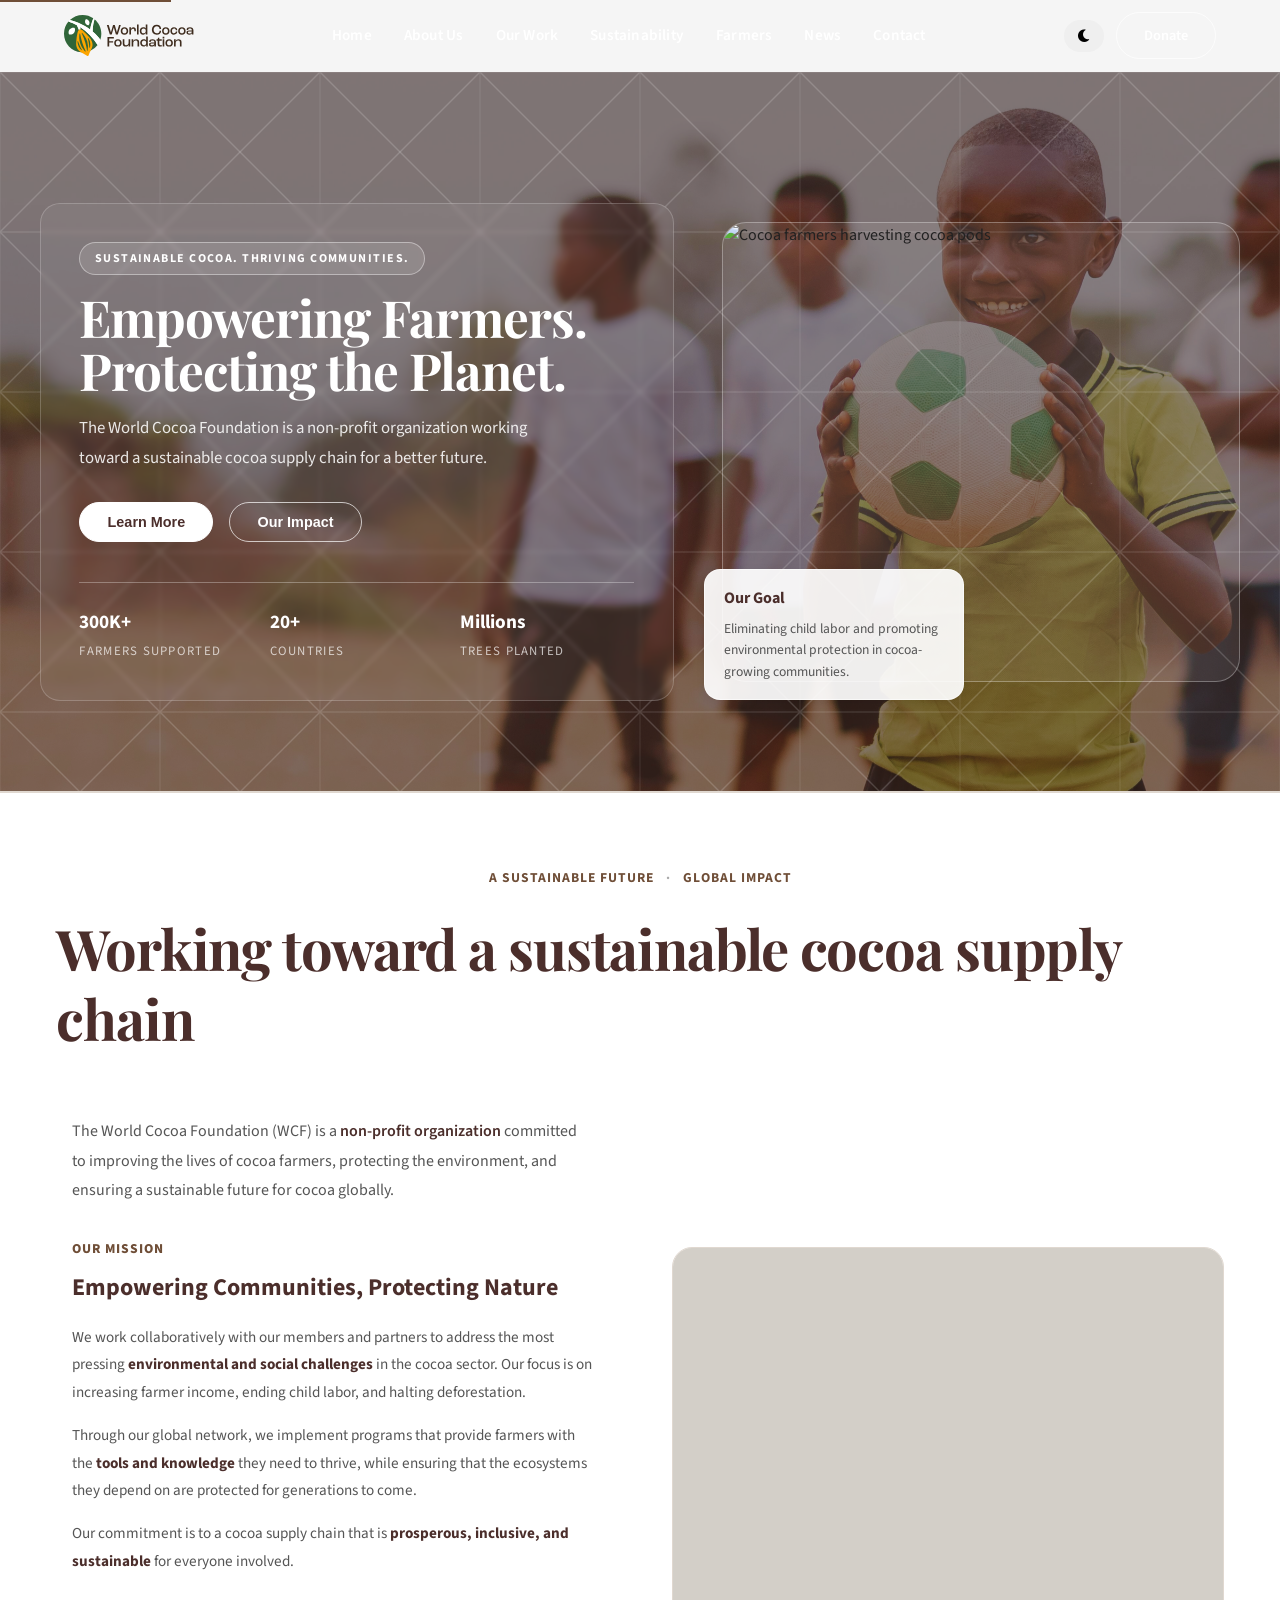
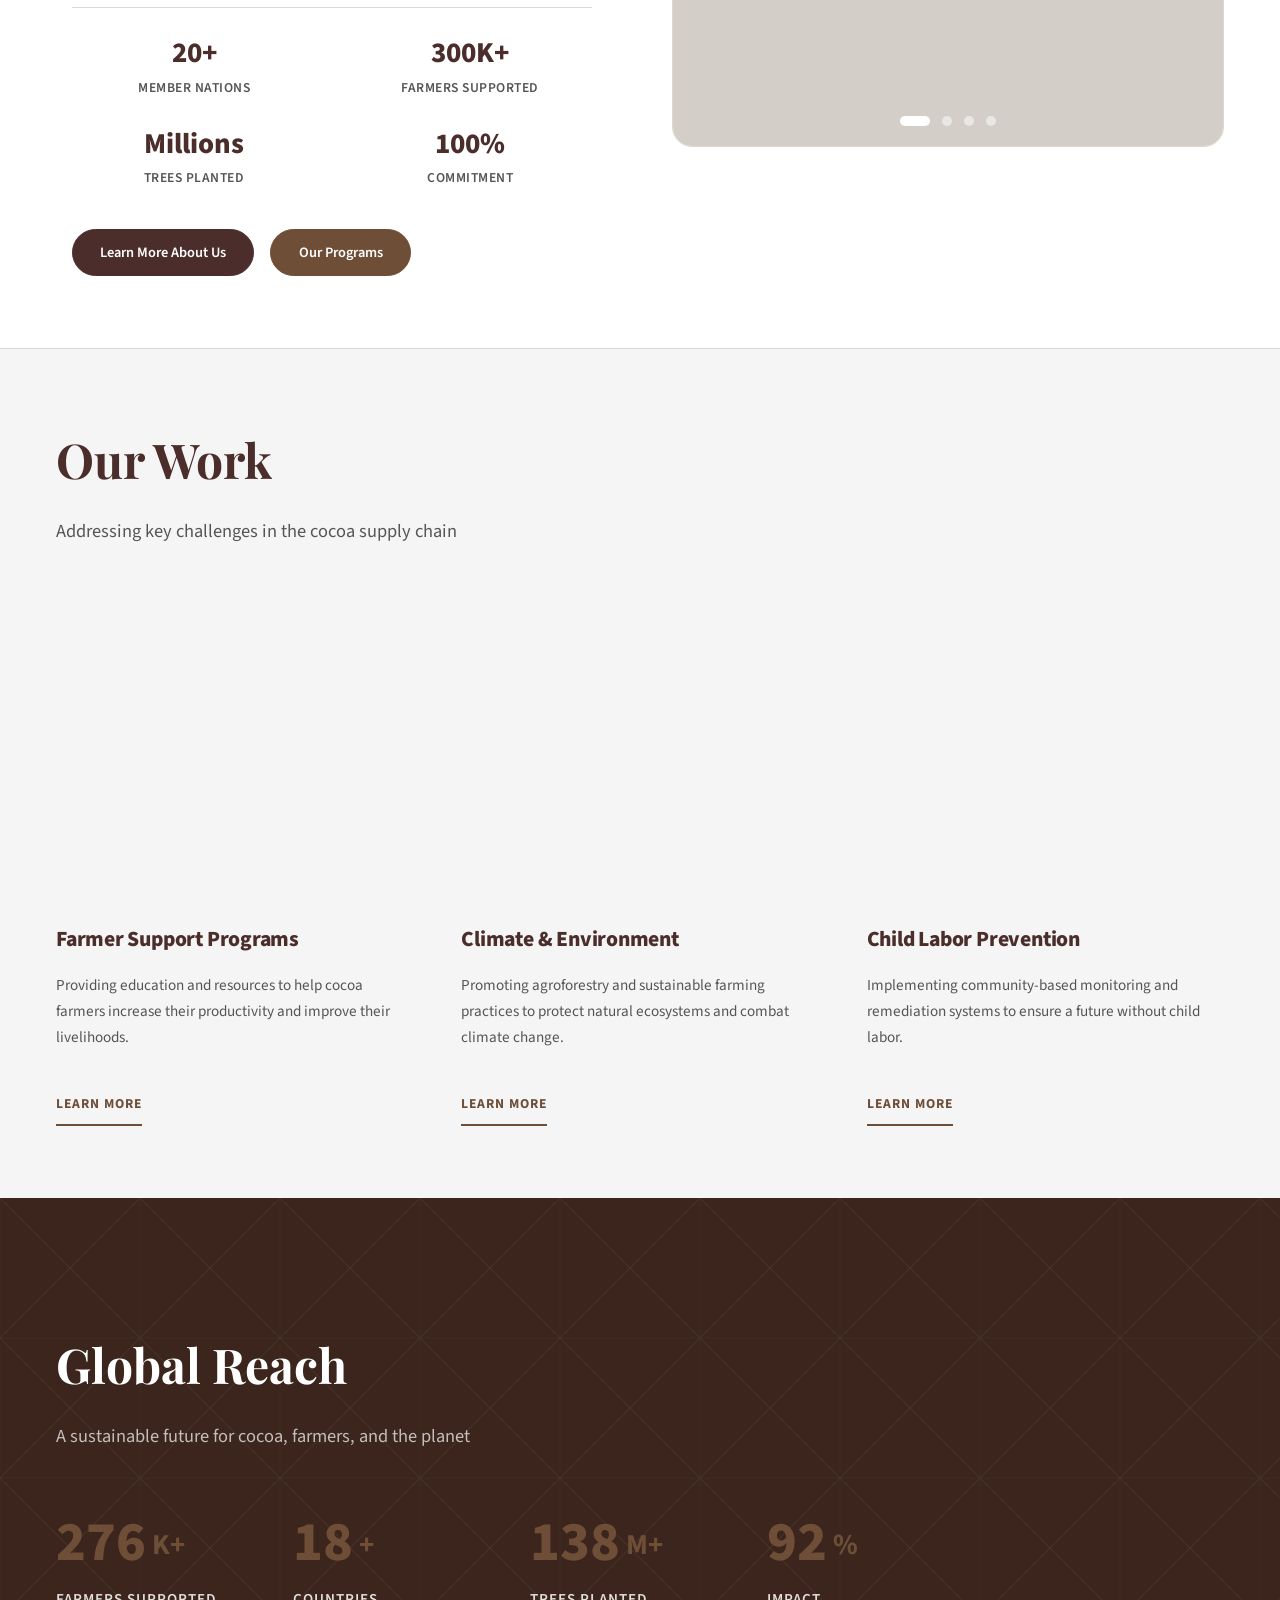
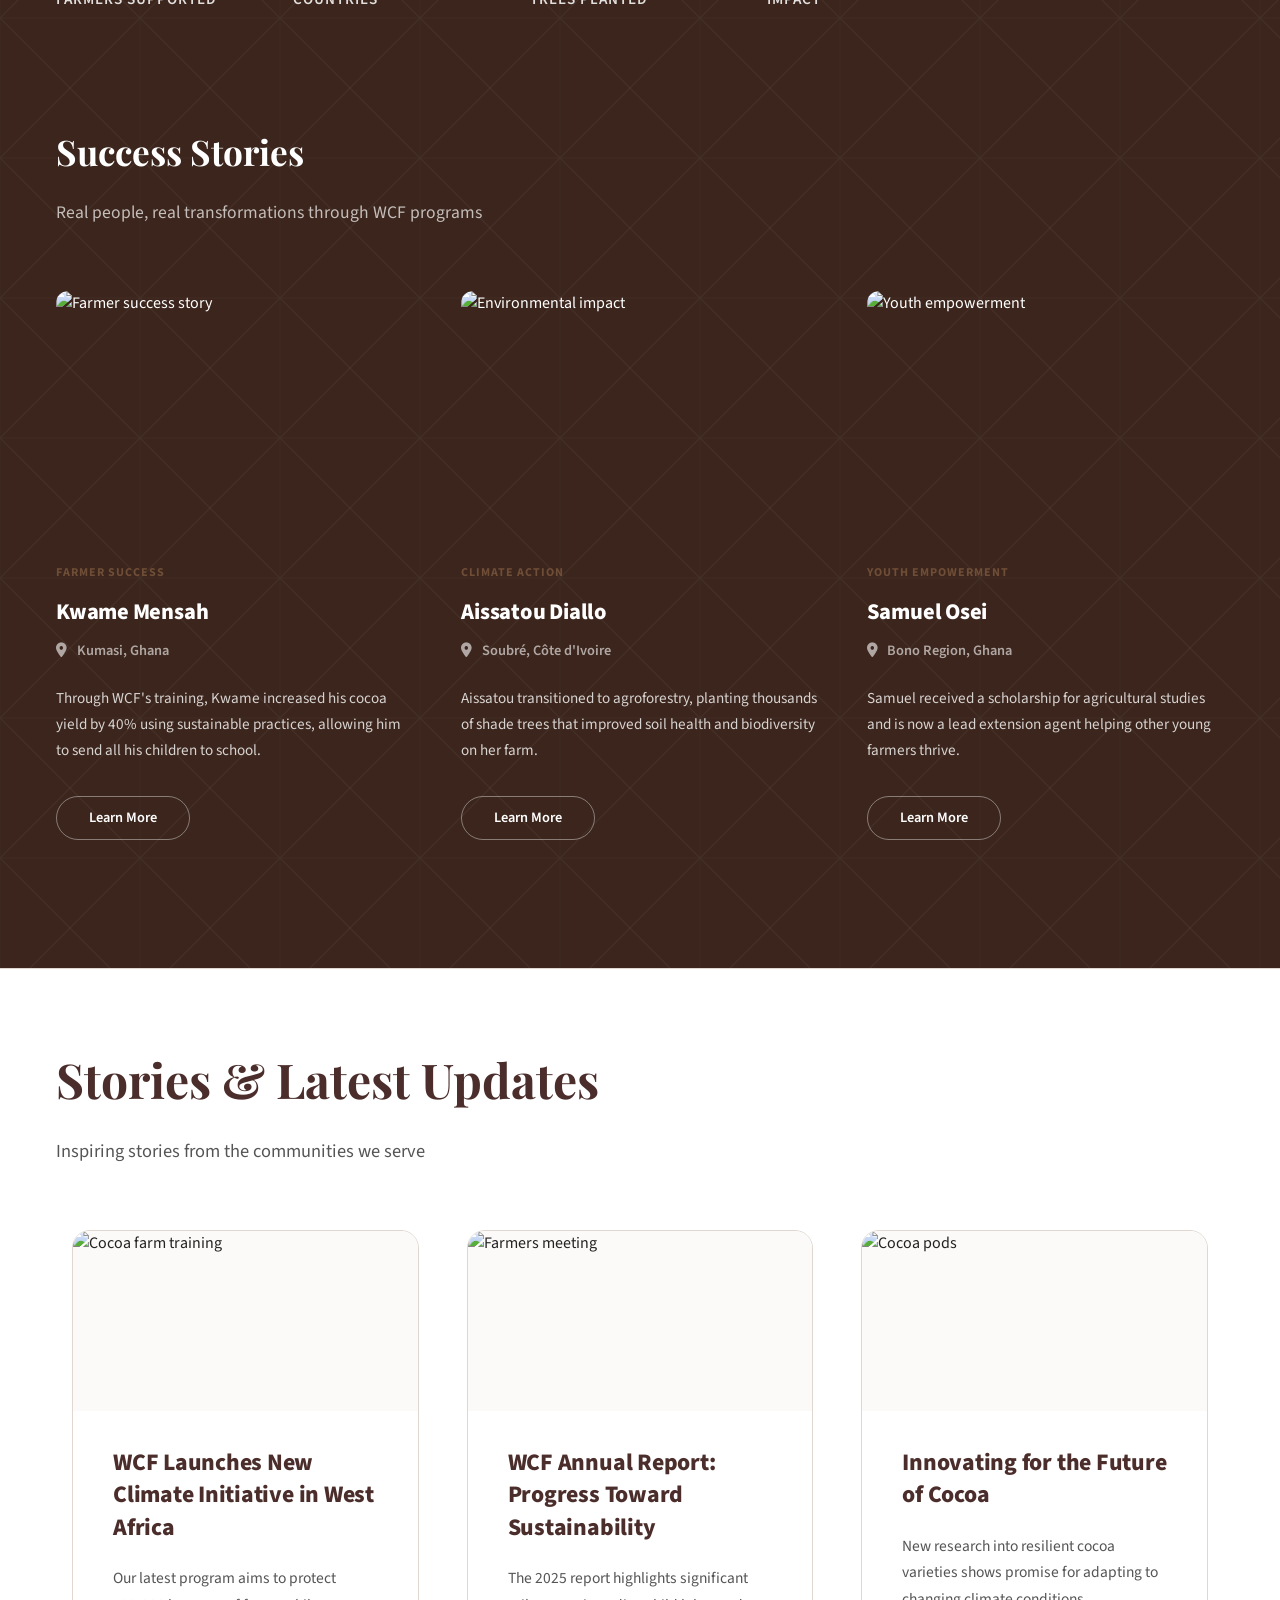
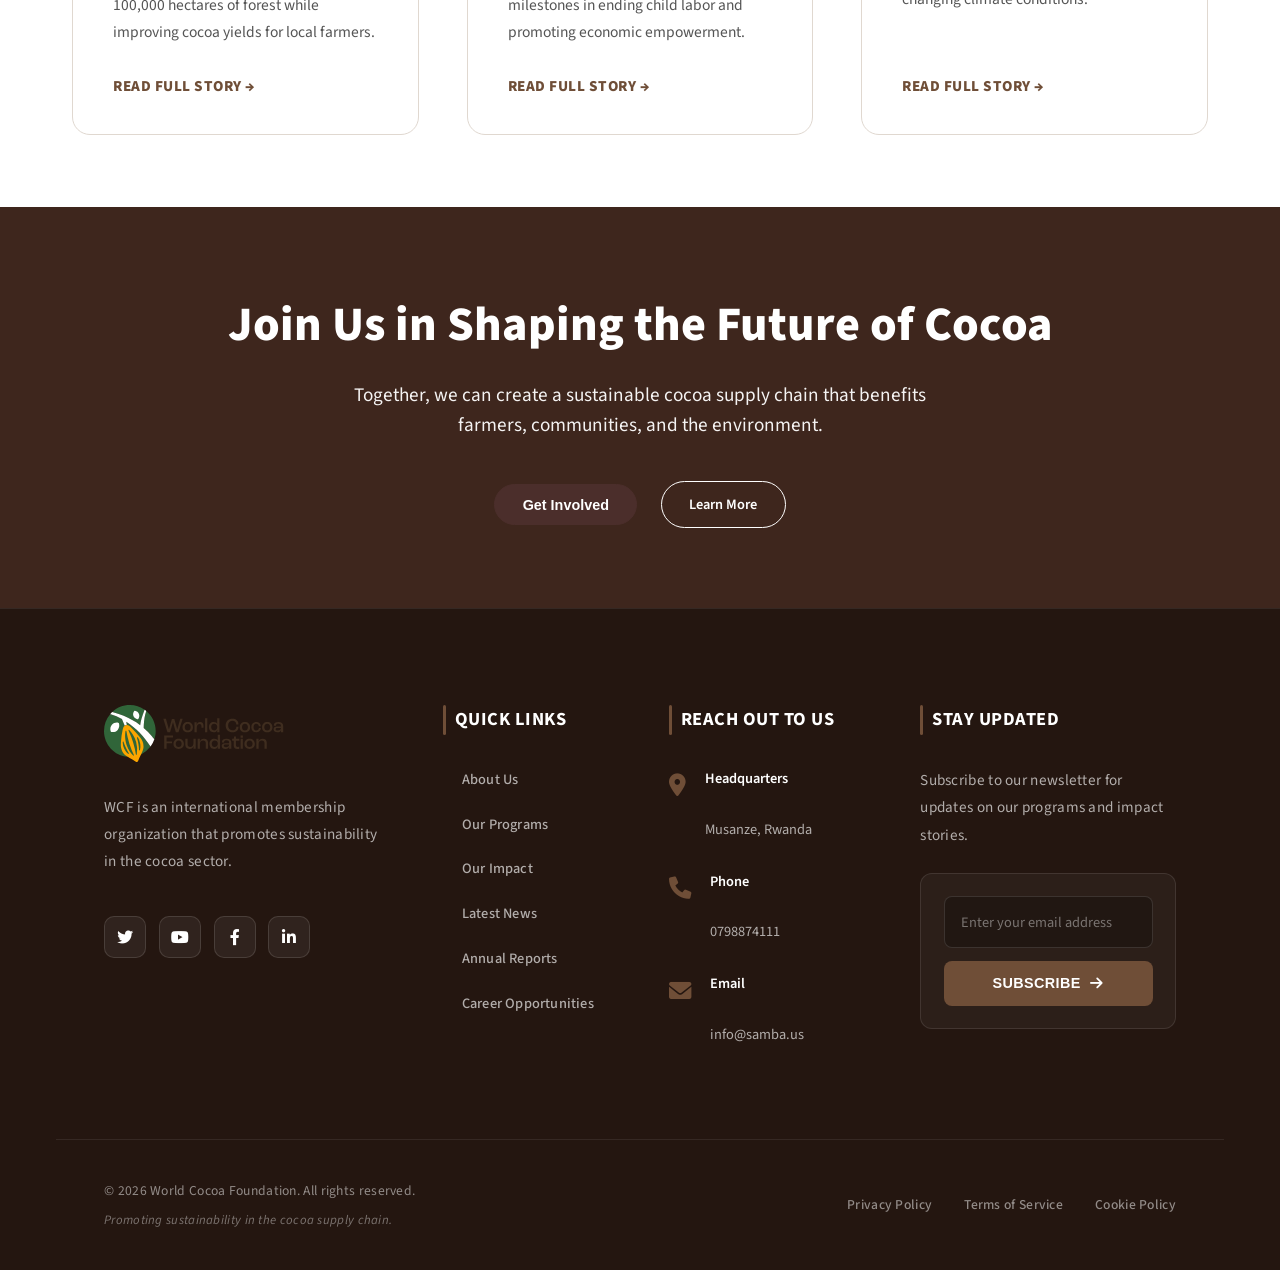
==== commit fd336add: "refactor: remove donation modal, clean up code comments, and update UI styles across pages" ====
--- a/index.html
+++ b/index.html
@@ -21,7 +21,6 @@
     <div id="nav-sentinel" aria-hidden="true"></div>
     <a href="#main-content" class="skip-link">Skip to main content</a>
 
-    <!-- HEADER & NAVIGATION -->
     <header class="site-header">
         <div class="nav-inner">
             <a href="index.html" class="logo">
@@ -62,9 +61,8 @@
         </div>
     </header>
 
-
     <main id="main-content">
-        <!-- HERO SECTION -->
+
         <section class="hero" id="home">
             <div class="hero-bg" aria-hidden="true">
                 <div class="hero-slide active" style="background-image: url('img/bg_3.png');"></div>
@@ -110,10 +108,9 @@
             </div>
         </section>
 
-        <!-- ABOUT SECTION -->
         <section class="about" id="about">
             <div class="container-wide">
-                <!-- Centered Title Section -->
+
                 <div class="about-title-section">
                     <div class="about-meta">
                         <span>A Sustainable Future</span>
@@ -124,7 +121,7 @@
                 </div>
 
                 <div class="about-container">
-                    <!-- Left Content -->
+
                     <div class="about-left">
                         <p class="about-description">
                             The World Cocoa Foundation (WCF) is a <strong>non-profit organization</strong> committed to
@@ -152,7 +149,6 @@
                             </p>
                         </div>
 
-                        <!-- Stats Integration -->
                         <div class="about-stats-inline">
                             <div class="about-stat-item">
                                 <div class="about-stat-number">20+</div>
@@ -178,11 +174,10 @@
                         </div>
                     </div>
 
-                    <!-- Right Visual - Image Carousel -->
                     <div class="about-right">
                         <div class="about-visual">
                             <div class="image-carousel">
-                                <!-- Carousel Slides -->
+
                                 <div class="carousel-slide active"
                                     style="background-image: url(https://images.unsplash.com/photo-1596450514735-3ba868b49e0c?q=80&w=1200);">
                                 </div>
@@ -197,7 +192,6 @@
                                 </div>
                             </div>
 
-                            <!-- Carousel Indicators -->
                             <div class="carousel-indicators">
                                 <button class="carousel-dot active" data-slide="0" aria-label="Slide 1"></button>
                                 <button class="carousel-dot" data-slide="1" aria-label="Slide 2"></button>
@@ -210,7 +204,6 @@
             </div>
         </section>
 
-        <!-- PROGRAMS SECTION -->
         <section class="programs" id="programs">
             <div class="container-wide">
                 <h2 class="section-title" data-aos="fade-right">Our Work</h2>
@@ -256,11 +249,10 @@
             </div>
         </section>
 
-        <!-- IMPACT SECTION -->
         <section class="impact" id="impact">
             <div class="container-wide">
                 <div class="impact-container">
-                    <!-- Impact Statistics -->
+
                     <h2 class="section-title">Global Reach</h2>
                     <p class="section-subtitle">A sustainable future for cocoa, farmers, and the planet</p>
                     <div class="impact-stats">
@@ -286,7 +278,6 @@
                         </div>
                     </div>
 
-                    <!-- Success Stories -->
                     <h2 class="impact-stories-title" data-aos="fade-right">Success Stories</h2>
                     <p class="impact-stories-subtitle" data-aos="fade-right" data-aos-delay="100">Real people, real
                         transformations through WCF programs</p>
@@ -346,7 +337,6 @@
             </div>
         </section>
 
-        <!-- STORIES & NEWS SECTION -->
         <section class="stories" id="stories">
             <div class="container-wide">
                 <h2 class="section-title">Stories & Latest Updates</h2>
@@ -394,7 +384,6 @@
             </div>
         </section>
 
-        <!-- CTA BANNER SECTION -->
         <section class="cta-banner">
             <div class="container-wide">
                 <h2>Join Us in Shaping the Future of Cocoa</h2>
@@ -407,15 +396,12 @@
             </div>
         </section>
 
-        <!-- DONATION MODAL -->
-        
     </main>
 
-    <!-- FOOTER -->
     <footer id="contact">
         <div class="container-wide">
             <div class="footer-content">
-                <!-- Company Info -->
+
                 <div class="footer-section">
                     <img src="img/world-cocoa.svg" alt="World Cocoa Foundation" class="footer-logo">
                     <p>WCF is an international membership organization that promotes sustainability in the cocoa sector.
@@ -430,7 +416,6 @@
                     </div>
                 </div>
 
-                <!-- Quick Links -->
                 <div class="footer-section">
                     <h3>Quick Links</h3>
                     <ul>
@@ -443,33 +428,31 @@
                     </ul>
                 </div>
 
-                <!-- Contact Info -->
                 <div class="footer-section">
                     <h3>Reach Out To Us</h3>
                     <div class="contact-info">
                         <div class="contact-icon"><i class="fas fa-map-marker-alt"></i></div>
                         <div>
                             <strong>Headquarters</strong><br>
-                            Washington, DC, USA
+                            Musanze, Rwanda
                         </div>
                     </div>
                     <div class="contact-info">
                         <div class="contact-icon"><i class="fas fa-phone"></i></div>
                         <div>
                             <strong>Phone</strong><br>
-                            +1 (202) 123-4567
+                            0798874111
                         </div>
                     </div>
                     <div class="contact-info">
                         <div class="contact-icon"><i class="fas fa-envelope"></i></div>
                         <div>
                             <strong>Email</strong><br>
-                            info@worldcocoa.org
-                        </div>
-                    </div>
-                </div>
-
-                <!-- Newsletter -->
+                            info@samba.us
+                        </div>
+                    </div>
+                </div>
+
                 <div class="footer-section">
                     <h3>Stay Updated</h3>
                     <p>Subscribe to our newsletter for updates on our programs and impact stories.</p>
@@ -495,7 +478,6 @@
         </div>
     </footer>
 
-        <!-- Donation Modal -->
     <div class="donation-modal" id="donationModal">
         <div class="modal-content">
             <button class="modal-close" id="modalClose">&times;</button>
@@ -537,7 +519,6 @@
         </div>
     </div>
 
-
     <script src="js/main.js"></script>
     <script src="https://unpkg.com/aos@2.3.1/dist/aos.js"></script>
     <script>
--- a/css/main.css
+++ b/css/main.css
@@ -14,7 +14,6 @@
             --white: #ffffff;
             --black: #000000;
 
-            /* Theme mapped variables */
             --bg-color: var(--bg-light);
             --text-dominant: #222222;
             --text-muted: #555555;
@@ -80,7 +79,6 @@
             display: block;
         }
 
-        /* ==================== NAVIGATION ==================== */
         #nav-sentinel {
             position: absolute;
             top: 0;
@@ -301,7 +299,6 @@
                 box-shadow: -15px 0 45px rgba(0, 0, 0, 0.4);
             }
 
-            /* Backdrop for mobile menu */
             .nav-backdrop {
                 position: fixed;
                 inset: 0;
@@ -477,7 +474,6 @@
             }
         }
 
-        /* ==================== HERO SECTION ==================== */
         .hero {
             position: relative;
             padding: 7.5rem 1rem 5rem;
@@ -796,6 +792,7 @@
             border-color: #5a3325;
             transform: translateY(-1px);
         }
+
         .site-header .nav-button {
             background: var(--nav-cta-bg);
             color: var(--nav-cta-text);
@@ -814,7 +811,6 @@
             color: var(--primary-dark);
         }
 
-        /* ==================== SECTION STYLING ==================== */
         .container {
             max-width: 1200px;
             margin: 0 auto;
@@ -848,7 +844,6 @@
             max-width: 800px;
         }
 
-        /* ==================== ABOUT SECTION ==================== */
         .about {
             background: var(--white);
             position: relative;
@@ -915,7 +910,6 @@
             }
         }
 
-        /* Centered Title Section */
         .about-title-section {
             text-align: left;
             margin-bottom: 4rem;
@@ -1090,7 +1084,6 @@
             z-index: 0;
         }
 
-        /* Hide placeholder styling when images are loaded */
         .carousel-slide[style*="background-image"] {
             font-size: 0;
         }
@@ -1099,7 +1092,6 @@
             background: rgba(0, 0, 0, 0.12);
         }
 
-        /* Carousel Controls */
         .carousel-indicators {
             position: absolute;
             bottom: 20px;
@@ -1131,6 +1123,48 @@
             background: rgba(255, 255, 255, 0.8);
         }
 
+
+        .secondary-hero {
+            min-height: 50vh !important;
+            display: flex;
+            align-items: center;
+            justify-content: flex-start;
+            text-align: left;
+            padding-top: var(--nav-height);
+        }
+
+        .secondary-hero .hero-bg::before {
+            background: linear-gradient(to right, rgba(0, 0, 0, 0.7) 0%, rgba(0, 0, 0, 0.4) 100%);
+            z-index: 1;
+        }
+
+        .secondary-hero .hero-inner {
+            width: 100%;
+            max-width: 1200px;
+            margin: 0 auto;
+            padding: 0 1.5rem;
+            z-index: 2;
+        }
+
+        .header-dark-links:not(.is-scrolled) {
+            --nav-text: var(--text-dominant) !important;
+            --nav-cta-border: var(--primary-dark) !important;
+            --nav-cta-text: var(--white) !important;
+            --nav-cta-bg: var(--primary-dark) !important;
+        }
+
+        .header-dark-links:not(.is-scrolled) .nav-toggle span {
+            background: var(--text-dominant) !important;
+        }
+
+        .header-dark-links:not(.is-scrolled) .logo img.logo-default {
+            display: none !important;
+        }
+
+        .header-dark-links:not(.is-scrolled) .logo img.logo-scroll {
+            display: block !important;
+        }
+
         .about-stats-inline {
             display: grid;
             grid-template-columns: repeat(2, 1fr);
@@ -1160,7 +1194,6 @@
             letter-spacing: 0.5px;
         }
 
-        /* ==================== PROGRAMS SECTION ==================== */
         .programs {
             background: var(--cream);
             border-top: 1px solid var(--border-light);
@@ -1180,6 +1213,7 @@
                 margin-top: 1rem;
             }
         }
+
         @media (min-width: 768px) {
             .programs-grid {
                 grid-template-columns: repeat(3, 1fr);
@@ -1263,7 +1297,6 @@
             transform: none;
         }
 
-        /* ==================== IMPACT SECTION ==================== */
         .impact {
             background: #3b251c;
             color: var(--white);
@@ -1350,7 +1383,6 @@
             letter-spacing: 1px;
         }
 
-        /* Success Stories Section */
         .impact-stories-title {
             color: var(--white);
             margin-bottom: 1.2rem;
@@ -1470,7 +1502,6 @@
             border-color: var(--white);
         }
 
-        /* ==================== STORIES SECTION ==================== */
         .stories {
             background: var(--white);
             position: relative;
@@ -1596,7 +1627,6 @@
             gap: 1rem;
         }
 
-        /* ==================== CTA BANNER SECTION ==================== */
         .cta-banner {
             background: #3b251c url('img/project.png') center/cover no-repeat;
             color: var(--white);
@@ -1662,7 +1692,6 @@
             color: var(--primary-dark);
         }
 
-        /* ==================== FOOTER ==================== */
         footer {
             background: #241610;
             color: var(--white);
@@ -2135,7 +2164,6 @@
             }
         }
 
-        /* ==================== ACCESSIBILITY ==================== */
         a:focus,
         button:focus {
             outline: 2px solid var(--primary-orange);
@@ -2157,14 +2185,12 @@
             top: 0;
         }
 
-        /* ==================== UTILITY CLASSES ==================== */
         .container-wide {
             max-width: 1200px;
             margin: 0 auto;
             padding: 0 1rem;
         }
 
-        /* ==================== RESPONSIVE TEXT ==================== */
         @media (max-width: 480px) {
             .hero h1 {
                 font-size: 2.2rem;
@@ -2177,4 +2203,4 @@
             .cta-banner h2 {
                 font-size: 1.5rem;
             }
-        }
+        }
